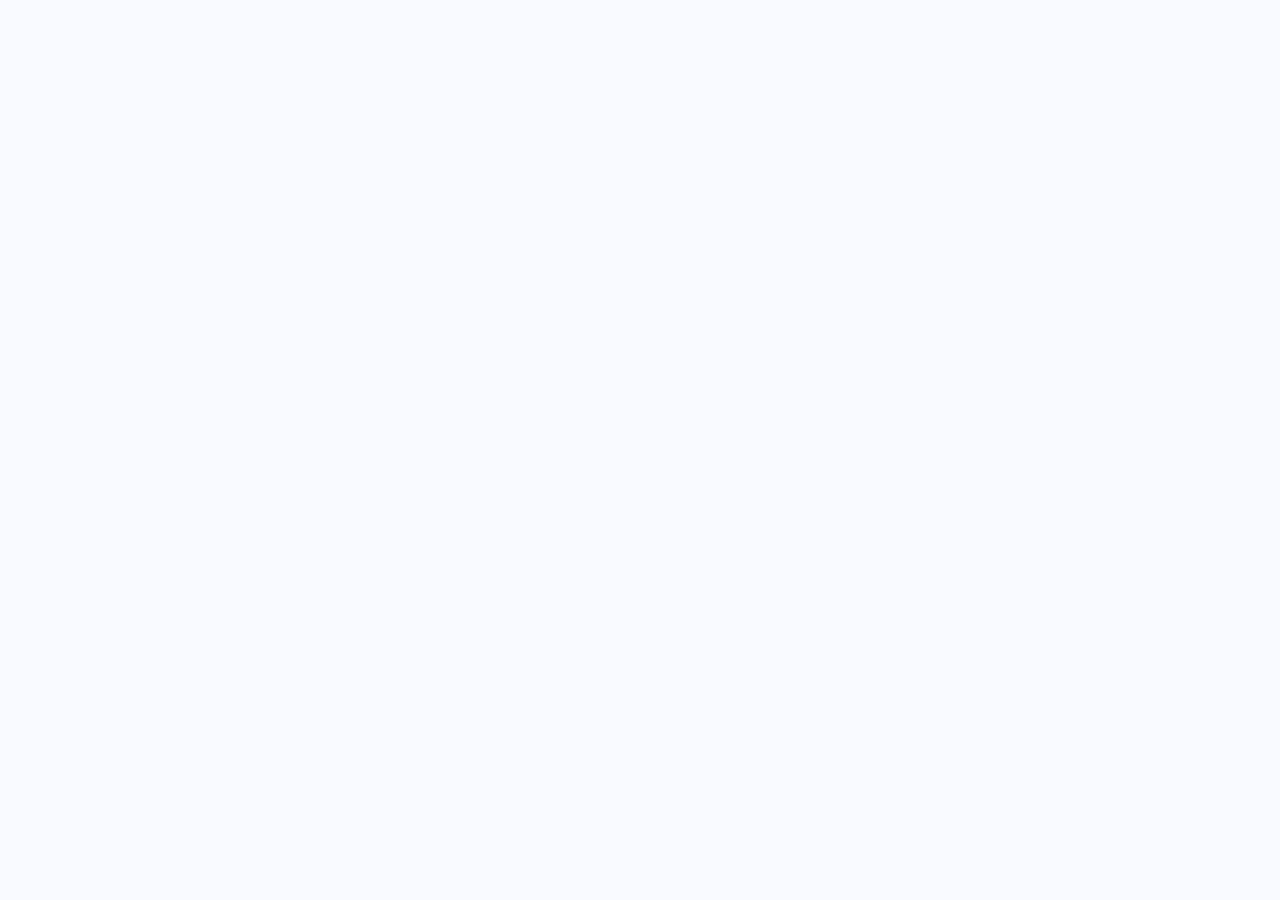
==== index.html @ b5f5c4bb "Create index.html" ====
<!DOCTYPE html>
<html lang="en">
<head>
    <meta charset="UTF-8" />
    <meta name="viewport" content="width=device-width, initial-scale=1.0" />
    <title>BKP Developers — Innovate. Develop. Deliver.</title>

    <!-- Google Fonts -->
    <link rel="preconnect" href="https://fonts.googleapis.com" />
    <link rel="preconnect" href="https://fonts.gstatic.com" crossorigin />
    <link href="https://fonts.googleapis.com/css2?family=Inter:opsz,wght@14..32,300;14..32,400;14..32,600;14..32,700;14..32,800;14..32,900&display=swap" rel="stylesheet" />

    <!-- Font Awesome 6 (Free) -->
    <link rel="stylesheet" href="https://cdnjs.cloudflare.com/ajax/libs/font-awesome/6.0.0-beta3/css/all.min.css" />

    <style>
        /* ===== RESET & BASE ===== */
        *,
        *::before,
        *::after {
            margin: 0;
            padding: 0;
            box-sizing: border-box;
        }

        :root {
            --primary: #6c3df4;
            --primary-light: #8b6cf7;
            --primary-dark: #5128c7;
            --secondary: #0b1124;
            --bg-light: #f8faff;
            --text-dark: #0b1124;
            --text-gray: #5a6473;
            --text-light: #8892a0;
            --white: #ffffff;
            --shadow: 0 20px 60px rgba(108, 61, 244, 0.12);
            --shadow-hover: 0 30px 80px rgba(108, 61, 244, 0.20);
            --radius: 16px;
            --radius-sm: 10px;
            --transition: 0.35s cubic-bezier(0.25, 0.46, 0.45, 0.94);
            --font: 'Inter', sans-serif;
        }

        html {
            scroll-behavior: smooth;
        }

        body {
            font-family: var(--font);
            background: var(--bg-light);
            color: var(--text-dark);
            line-height: 1.6;
            overflow-x: hidden;
        }

        a {
            text-decoration: none;
            color: inherit;
        }

        ul {
            list-style: none;
        }

        img {
            max-width: 100%;
            display: block;
        }

        .container {
            max-width: 1200px;
            margin: 0 auto;
            padding: 0 24px;
        }

        /* ===== BUTTONS ===== */
        .btn-primary {
            display: inline-flex;
            align-items: center;
            gap: 10px;
            background: var(--primary);
            color: #fff;
            font-weight: 600;
            font-size: 0.95rem;
            padding: 14px 32px;
            border-radius: 50px;
            border: none;
            cursor: pointer;
            transition: var(--transition);
            box-shadow: 0 8px 28px rgba(108, 61, 244, 0.30);
        }
        .btn-primary:hover {
            background: var(--primary-dark);
            transform: translateY(-3px);
            box-shadow: 0 14px 40px rgba(108, 61, 244, 0.40);
        }

        .btn-secondary {
            display: inline-flex;
            align-items: center;
            gap: 10px;
            background: transparent;
            color: var(--text-dark);
            font-weight: 600;
            font-size: 0.95rem;
            padding: 14px 32px;
            border-radius: 50px;
            border: 2px solid #d0d7e6;
            cursor: pointer;
            transition: var(--transition);
        }
        .btn-secondary:hover {
            border-color: var(--primary);
            color: var(--primary);
            transform: translateY(-3px);
            box-shadow: 0 8px 28px rgba(108, 61, 244, 0.08);
        }

        /* ===== HEADER / NAV ===== */
        .header {
            position: fixed;
            top: 0;
            left: 0;
            width: 100%;
            z-index: 1000;
            background: rgba(255, 255, 255, 0.72);
            backdrop-filter: blur(16px) saturate(180%);
            -webkit-backdrop-filter: blur(16px) saturate(180%);
            border-bottom: 1px solid rgba(255, 255, 255, 0.30);
            transition: var(--transition);
        }
        .header.scrolled {
            background: rgba(255, 255, 255, 0.92);
            box-shadow: 0 4px 30px rgba(0, 0, 0, 0.06);
        }

        .nav {
            display: flex;
            align-items: center;
            justify-content: space-between;
            height: 76px;
        }

        .logo {
            display: flex;
            align-items: center;
            gap: 10px;
            font-weight: 800;
            font-size: 1.35rem;
            letter-spacing: -0.5px;
            color: var(--text-dark);
        }
        .logo span {
            color: var(--primary);
        }
        .logo i {
            font-size: 1.6rem;
            color: var(--primary);
        }

        .nav-links {
            display: flex;
            align-items: center;
            gap: 32px;
        }
        .nav-links a {
            font-weight: 500;
            font-size: 0.92rem;
            color: var(--text-gray);
            transition: var(--transition);
            position: relative;
        }
        .nav-links a::after {
            content: '';
            position: absolute;
            left: 0;
            bottom: -4px;
            width: 0;
            height: 2px;
            background: var(--primary);
            transition: var(--transition);
        }
        .nav-links a:hover {
            color: var(--primary);
        }
        .nav-links a:hover::after {
            width: 100%;
        }

        .nav-cta {
            margin-left: 8px;
        }
        .nav-cta .btn-primary {
            padding: 10px 24px;
            font-size: 0.85rem;
            box-shadow: 0 6px 20px rgba(108, 61, 244, 0.25);
        }

        /* Mobile toggle */
        .menu-toggle {
            display: none;
            flex-direction: column;
            gap: 5px;
            cursor: pointer;
            padding: 4px;
        }
        .menu-toggle span {
            display: block;
            width: 26px;
            height: 2.5px;
            background: var(--text-dark);
            border-radius: 4px;
            transition: var(--transition);
        }
        .menu-toggle.active span:nth-child(1) {
            transform: rotate(45deg) translate(5px, 5px);
        }
        .menu-toggle.active span:nth-child(2) {
            opacity: 0;
        }
        .menu-toggle.active span:nth-child(3) {
            transform: rotate(-45deg) translate(5px, -5px);
        }

        /* ===== HERO ===== */
        .hero {
            padding: 160px 0 100px;
            position: relative;
            overflow: hidden;
        }
        .hero::before {
            content: '';
            position: absolute;
            top: -40%;
            right: -20%;
            width: 700px;
            height: 700px;
            background: radial-gradient(circle, rgba(108, 61, 244, 0.06) 0%, transparent 70%);
            border-radius: 50%;
            pointer-events: none;
        }
        .hero::after {
            content: '';
            position: absolute;
            bottom: -30%;
            left: -10%;
            width: 500px;
            height: 500px;
            background: radial-gradient(circle, rgba(108, 61, 244, 0.04) 0%, transparent 70%);
            border-radius: 50%;
            pointer-events: none;
        }

        .hero-grid {
            display: grid;
            grid-template-columns: 1fr 1fr;
            gap: 60px;
            align-items: center;
            position: relative;
            z-index: 2;
        }

        .hero-badge {
            display: inline-flex;
            align-items: center;
            gap: 8px;
            background: rgba(108, 61, 244, 0.10);
            color: var(--primary);
            font-weight: 600;
            font-size: 0.82rem;
            padding: 6px 18px 6px 8px;
            border-radius: 50px;
            margin-bottom: 20px;
            letter-spacing: 0.3px;
        }
        .hero-badge i {
            background: var(--primary);
            color: #fff;
            border-radius: 50%;
            padding: 4px;
            font-size: 0.6rem;
        }

        .hero h1 {
            font-size: 3.4rem;
            font-weight: 900;
            line-height: 1.12;
            letter-spacing: -1.5px;
            margin-bottom: 16px;
        }
        .hero h1 .highlight {
            background: linear-gradient(135deg, var(--primary), #a78bfa);
            -webkit-background-clip: text;
            -webkit-text-fill-color: transparent;
            background-clip: text;
        }

        .hero p {
            font-size: 1.1rem;
            color: var(--text-gray);
            max-width: 480px;
            margin-bottom: 32px;
            line-height: 1.7;
        }

        .hero-actions {
            display: flex;
            flex-wrap: wrap;
            gap: 16px;
            margin-bottom: 48px;
        }

        .hero-stats {
            display: flex;
            gap: 48px;
            padding-top: 16px;
            border-top: 2px solid rgba(108, 61, 244, 0.08);
        }
        .hero-stats .stat h3 {
            font-size: 1.8rem;
            font-weight: 800;
            color: var(--text-dark);
        }
        .hero-stats .stat h3 span {
            color: var(--primary);
        }
        .hero-stats .stat p {
            font-size: 0.85rem;
            color: var(--text-light);
            margin: 0;
        }

        /* Hero right — visual */
        .hero-visual {
            display: flex;
            justify-content: center;
            align-items: center;
            position: relative;
        }
        .hero-visual .orb {
            width: 400px;
            height: 400px;
            border-radius: 50%;
            background: linear-gradient(135deg, rgba(108, 61, 244, 0.12), rgba(167, 139, 250, 0.06));
            display: flex;
            align-items: center;
            justify-content: center;
            position: relative;
            animation: float 6s ease-in-out infinite;
        }
        .hero-visual .orb-inner {
            width: 240px;
            height: 240px;
            border-radius: 50%;
            background: linear-gradient(135deg, var(--primary), #a78bfa);
            display: flex;
            align-items: center;
            justify-content: center;
            box-shadow: 0 40px 80px rgba(108, 61, 244, 0.25);
            color: #fff;
            font-size: 5rem;
            font-weight: 900;
        }
        .hero-visual .orb-inner i {
            font-size: 6rem;
        }
        .hero-visual .floating-tag {
            position: absolute;
            background: var(--white);
            padding: 10px 20px;
            border-radius: 50px;
            font-weight: 600;
            font-size: 0.85rem;
            box-shadow: var(--shadow);
            display: flex;
            align-items: center;
            gap: 8px;
            animation: float 4s ease-in-out infinite reverse;
        }
        .hero-visual .floating-tag:nth-child(2) {
            top: 10%;
            right: 0;
            animation-delay: 0.5s;
        }
        .hero-visual .floating-tag:nth-child(3) {
            bottom: 20%;
            left: -10%;
            animation-delay: 1s;
        }
        .hero-visual .floating-tag i {
            color: var(--primary);
        }

        @keyframes float {
            0%,
            100% {
                transform: translateY(0px);
            }
            50% {
                transform: translateY(-20px);
            }
        }

        /* ===== SERVICES ===== */
        .services {
            padding: 100px 0 80px;
            background: var(--white);
        }

        .section-label {
            display: inline-flex;
            align-items: center;
            gap: 8px;
            font-weight: 700;
            font-size: 0.82rem;
            letter-spacing: 0.5px;
            text-transform: uppercase;
            color: var(--primary);
            margin-bottom: 12px;
        }
        .section-label i {
            font-size: 0.7rem;
        }

        .section-title {
            font-size: 2.6rem;
            font-weight: 800;
            letter-spacing: -1px;
            line-height: 1.2;
            margin-bottom: 12px;
        }
        .section-sub {
            font-size: 1.05rem;
            color: var(--text-gray);
            max-width: 560px;
        }

        .services-grid {
            display: grid;
            grid-template-columns: repeat(3, 1fr);
            gap: 28px;
            margin-top: 48px;
        }

        .service-card {
            background: var(--bg-light);
            padding: 36px 28px 32px;
            border-radius: var(--radius);
            transition: var(--transition);
            border: 1px solid transparent;
            position: relative;
            overflow: hidden;
        }
        .service-card::before {
            content: '';
            position: absolute;
            top: 0;
            left: 0;
            width: 100%;
            height: 4px;
            background: linear-gradient(90deg, var(--primary), #a78bfa);
            opacity: 0;
            transition: var(--transition);
        }
        .service-card:hover {
            transform: translateY(-8px);
            border-color: rgba(108, 61, 244, 0.12);
            box-shadow: var(--shadow-hover);
            background: var(--white);
        }
        .service-card:hover::before {
            opacity: 1;
        }

        .service-card .icon {
            width: 56px;
            height: 56px;
            border-radius: 14px;
            background: rgba(108, 61, 244, 0.08);
            display: flex;
            align-items: center;
            justify-content: center;
            font-size: 1.5rem;
            color: var(--primary);
            margin-bottom: 18px;
            transition: var(--transition);
        }
        .service-card:hover .icon {
            background: var(--primary);
            color: #fff;
            transform: scale(1.05);
        }

        .service-card h3 {
            font-size: 1.15rem;
            font-weight: 700;
            margin-bottom: 8px;
        }
        .service-card p {
            color: var(--text-gray);
            font-size: 0.92rem;
            line-height: 1.6;
            margin-bottom: 16px;
        }
        .service-card .learn-more {
            font-weight: 600;
            font-size: 0.85rem;
            color: var(--primary);
            display: inline-flex;
            align-items: center;
            gap: 6px;
            transition: var(--transition);
        }
        .service-card .learn-more:hover {
            gap: 12px;
        }

        /* ===== STATS BAR ===== */
        .stats-bar {
            padding: 60px 0;
            background: var(--secondary);
            color: #fff;
        }
        .stats-bar .container {
            display: grid;
            grid-template-columns: repeat(4, 1fr);
            gap: 32px;
            text-align: center;
        }
        .stats-bar .stat-item h3 {
            font-size: 2.8rem;
            font-weight: 800;
            letter-spacing: -1px;
        }
        .stats-bar .stat-item h3 span {
            color: #a78bfa;
        }
        .stats-bar .stat-item p {
            color: rgba(255, 255, 255, 0.60);
            font-size: 0.95rem;
            margin-top: 4px;
        }

        /* ===== ABOUT ===== */
        .about {
            padding: 100px 0 80px;
            background: var(--bg-light);
        }
        .about-grid {
            display: grid;
            grid-template-columns: 1fr 1fr;
            gap: 60px;
            align-items: center;
        }
        .about-content .section-title {
            margin-bottom: 16px;
        }
        .about-content p {
            color: var(--text-gray);
            font-size: 1.05rem;
            line-height: 1.7;
            margin-bottom: 24px;
        }
        .about-features {
            display: grid;
            grid-template-columns: 1fr 1fr;
            gap: 16px 32px;
            margin-top: 8px;
        }
        .about-features li {
            display: flex;
            align-items: center;
            gap: 10px;
            font-weight: 500;
        }
        .about-features li i {
            color: var(--primary);
            font-size: 1.1rem;
        }

        .about-visual {
            background: linear-gradient(135deg, rgba(108, 61, 244, 0.06), rgba(167, 139, 250, 0.04));
            border-radius: var(--radius);
            padding: 40px;
            display: flex;
            flex-direction: column;
            gap: 20px;
            border: 1px solid rgba(108, 61, 244, 0.06);
        }
        .about-visual .block {
            background: var(--white);
            padding: 20px 24px;
            border-radius: var(--radius-sm);
            box-shadow: var(--shadow);
            display: flex;
            align-items: center;
            gap: 16px;
            transition: var(--transition);
        }
        .about-visual .block:hover {
            transform: translateX(6px);
            box-shadow: var(--shadow-hover);
        }
        .about-visual .block i {
            font-size: 1.8rem;
            color: var(--primary);
            width: 48px;
            text-align: center;
        }
        .about-visual .block h4 {
            font-weight: 700;
            font-size: 1rem;
        }
        .about-visual .block p {
            color: var(--text-gray);
            font-size: 0.85rem;
            margin: 0;
        }

        /* ===== PORTFOLIO ===== */
        .portfolio {
            padding: 100px 0 80px;
            background: var(--white);
        }
        .portfolio .section-head {
            display: flex;
            justify-content: space-between;
            align-items: flex-end;
            flex-wrap: wrap;
            gap: 20px;
        }
        .portfolio .section-head .section-sub {
            margin: 0;
        }

        .portfolio-grid {
            display: grid;
            grid-template-columns: repeat(4, 1fr);
            gap: 24px;
            margin-top: 48px;
        }

        .project-card {
            background: var(--bg-light);
            border-radius: var(--radius);
            overflow: hidden;
            transition: var(--transition);
            border: 1px solid transparent;
        }
        .project-card:hover {
            transform: translateY(-6px);
            border-color: rgba(108, 61, 244, 0.10);
            box-shadow: var(--shadow);
        }
        .project-card .thumb {
            height: 180px;
            background: linear-gradient(135deg, rgba(108, 61, 244, 0.10), rgba(167, 139, 250, 0.06));
            display: flex;
            align-items: center;
            justify-content: center;
            font-size: 2.8rem;
            color: var(--primary);
            font-weight: 700;
        }
        .project-card .info {
            padding: 20px 22px 24px;
        }
        .project-card .info h4 {
            font-weight: 700;
            font-size: 1.05rem;
            margin-bottom: 4px;
        }
        .project-card .info p {
            color: var(--text-gray);
            font-size: 0.85rem;
            margin-bottom: 10px;
        }
        .project-card .info .tag {
            display: inline-block;
            background: rgba(108, 61, 244, 0.08);
            color: var(--primary);
            font-size: 0.7rem;
            font-weight: 600;
            padding: 3px 12px;
            border-radius: 50px;
        }

        .view-all-wrap {
            text-align: center;
            margin-top: 44px;
        }

        /* ===== CTA ===== */
        .cta-section {
            padding: 80px 0;
            background: var(--secondary);
            color: #fff;
            text-align: center;
        }
        .cta-section h2 {
            font-size: 2.6rem;
            font-weight: 800;
            letter-spacing: -1px;
            margin-bottom: 12px;
        }
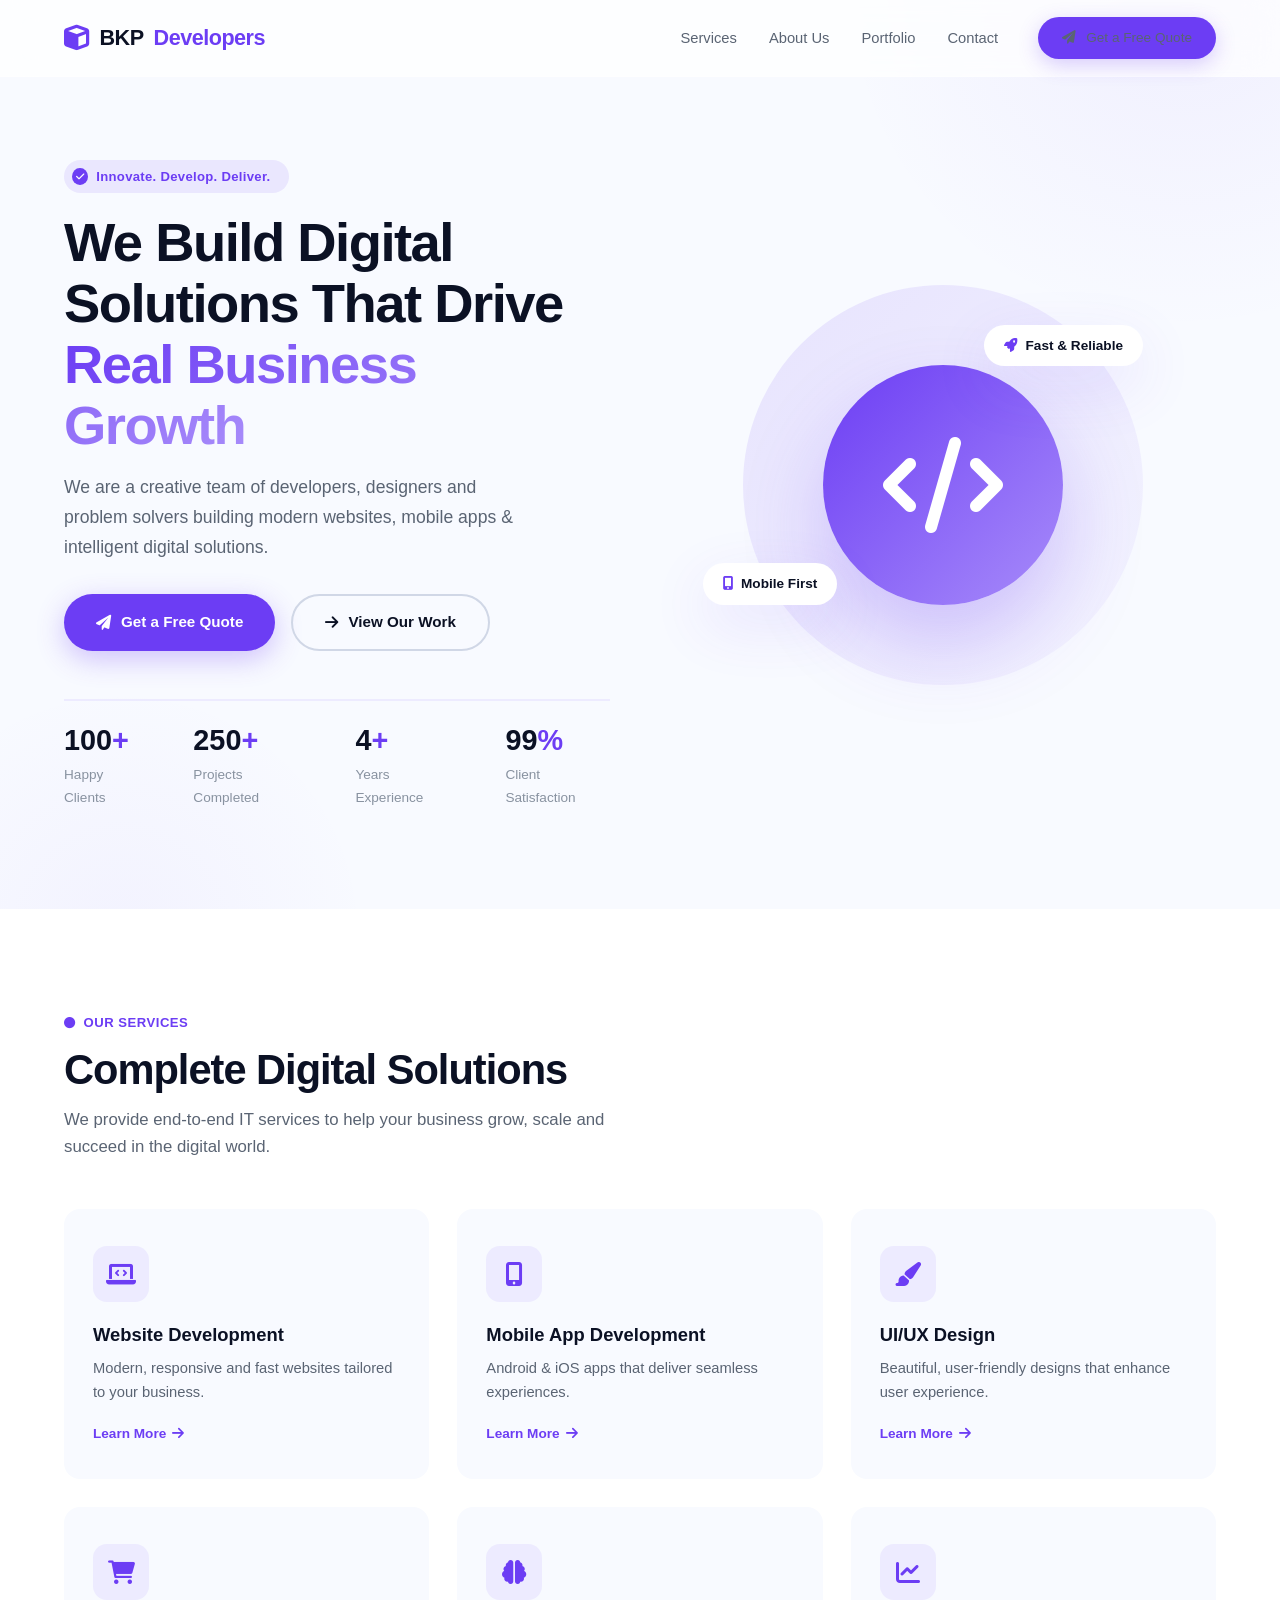
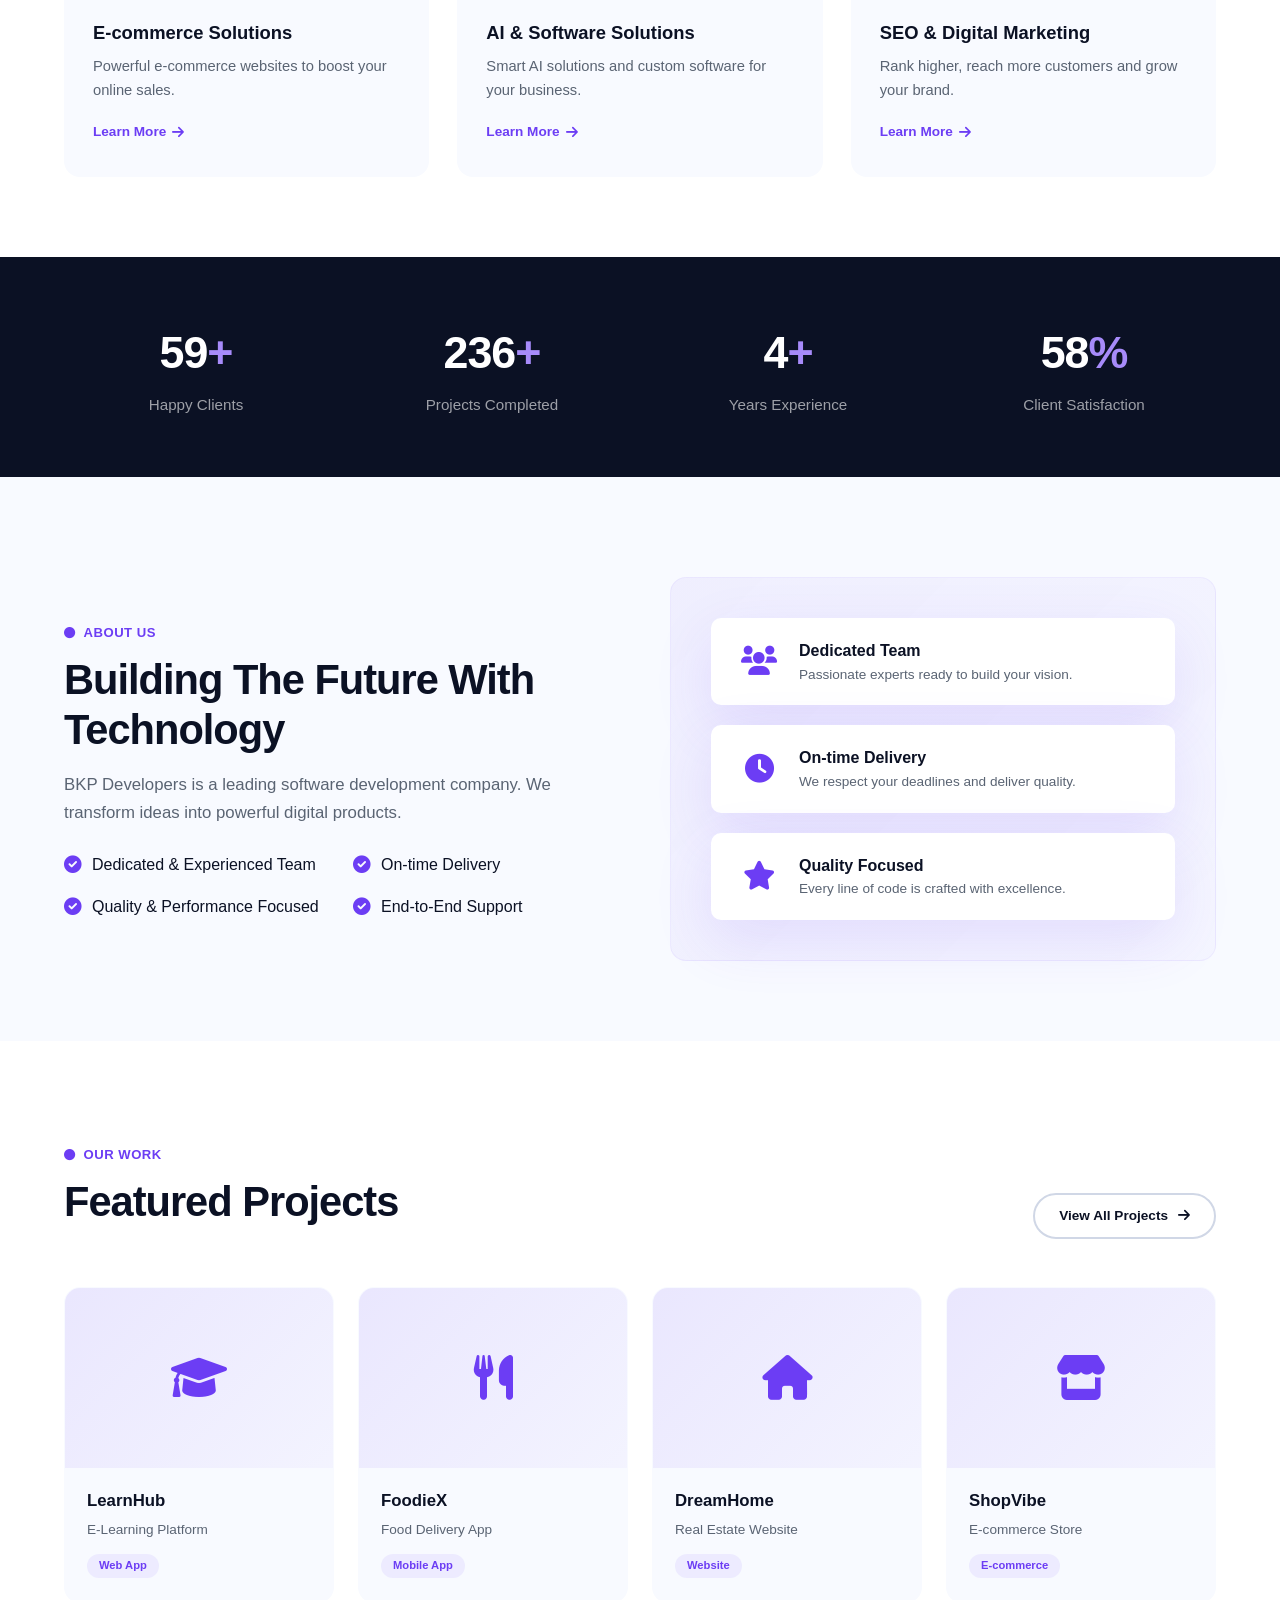
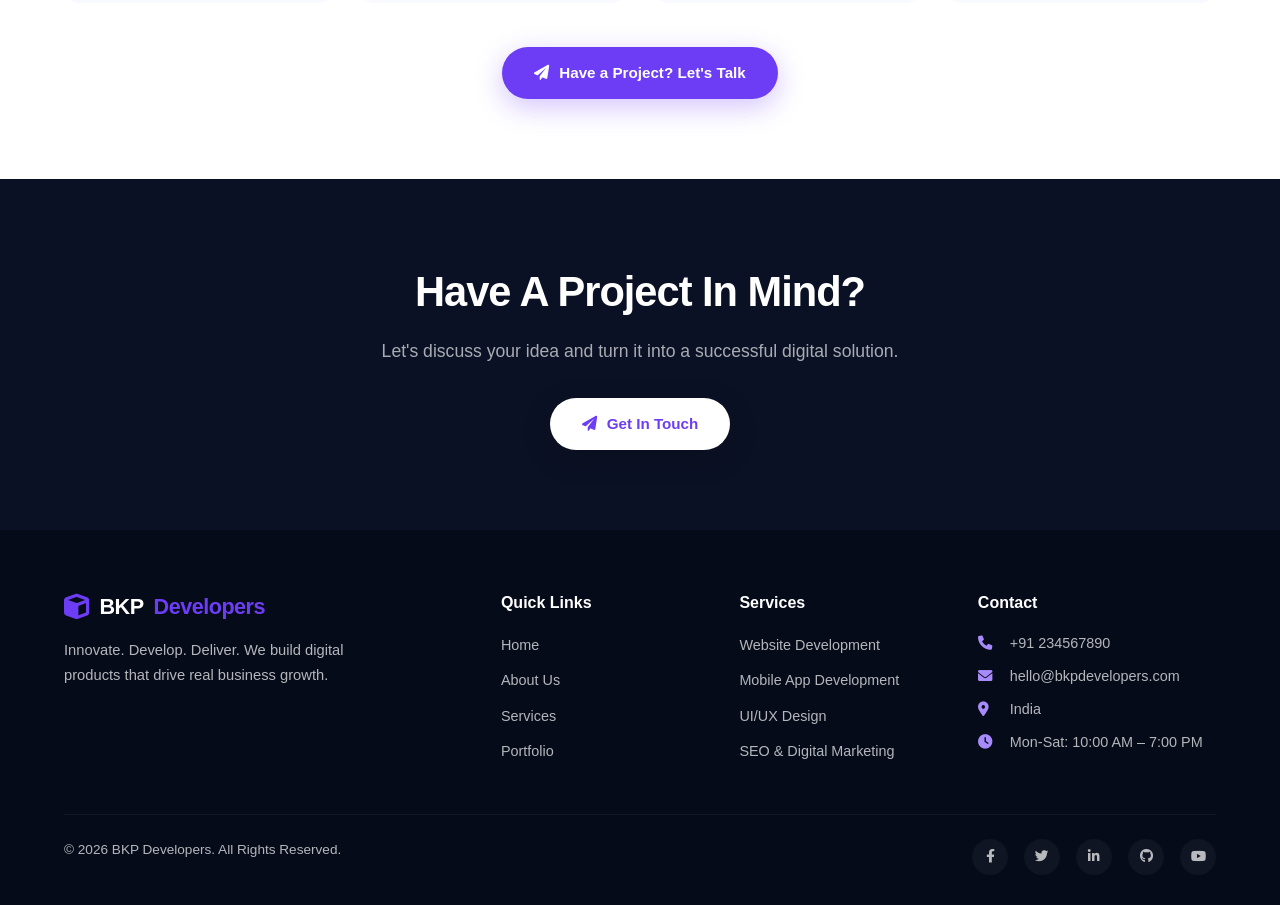
==== commit 68347ec9: "Update index.html" ====
--- a/index.html
+++ b/index.html
@@ -703,4 +703,689 @@
             letter-spacing: -1px;
             margin-bottom: 12px;
         }
-        
+        .cta-section p {
+            color: rgba(255, 255, 255, 0.65);
+            font-size: 1.1rem;
+            max-width: 520px;
+            margin: 0 auto 32px;
+        }
+        .cta-section .btn-primary {
+            background: #fff;
+            color: var(--primary);
+            box-shadow: 0 8px 30px rgba(0, 0, 0, 0.15);
+        }
+        .cta-section .btn-primary:hover {
+            background: #f0f0ff;
+            transform: translateY(-3px);
+            box-shadow: 0 14px 40px rgba(0, 0, 0, 0.20);
+        }
+
+        /* ===== FOOTER ===== */
+        .footer {
+            background: #060b1a;
+            color: rgba(255, 255, 255, 0.70);
+            padding: 60px 0 30px;
+        }
+        .footer-grid {
+            display: grid;
+            grid-template-columns: 2fr 1fr 1fr 1.2fr;
+            gap: 40px;
+            margin-bottom: 40px;
+        }
+        .footer-brand .logo {
+            color: #fff;
+            margin-bottom: 14px;
+        }
+        .footer-brand p {
+            font-size: 0.92rem;
+            max-width: 300px;
+            line-height: 1.7;
+        }
+        .footer-col h4 {
+            color: #fff;
+            font-weight: 700;
+            font-size: 1rem;
+            margin-bottom: 16px;
+        }
+        .footer-col ul li {
+            margin-bottom: 10px;
+        }
+        .footer-col ul li a {
+            font-size: 0.9rem;
+            transition: var(--transition);
+        }
+        .footer-col ul li a:hover {
+            color: #a78bfa;
+        }
+        .footer-contact li {
+            display: flex;
+            align-items: center;
+            gap: 12px;
+            font-size: 0.9rem;
+        }
+        .footer-contact li i {
+            width: 20px;
+            color: #a78bfa;
+        }
+
+        .footer-bottom {
+            border-top: 1px solid rgba(255, 255, 255, 0.06);
+            padding-top: 24px;
+            display: flex;
+            justify-content: space-between;
+            flex-wrap: wrap;
+            gap: 16px;
+            font-size: 0.85rem;
+        }
+        .footer-bottom .socials {
+            display: flex;
+            gap: 16px;
+        }
+        .footer-bottom .socials a {
+            width: 36px;
+            height: 36px;
+            border-radius: 50%;
+            background: rgba(255, 255, 255, 0.04);
+            display: flex;
+            align-items: center;
+            justify-content: center;
+            transition: var(--transition);
+        }
+        .footer-bottom .socials a:hover {
+            background: var(--primary);
+            color: #fff;
+            transform: translateY(-3px);
+        }
+
+        /* ===== RESPONSIVE ===== */
+        @media (max-width: 1024px) {
+            .hero h1 {
+                font-size: 2.8rem;
+            }
+            .services-grid {
+                grid-template-columns: repeat(2, 1fr);
+            }
+            .portfolio-grid {
+                grid-template-columns: repeat(2, 1fr);
+            }
+            .hero-visual .orb {
+                width: 300px;
+                height: 300px;
+            }
+            .hero-visual .orb-inner {
+                width: 180px;
+                height: 180px;
+                font-size: 3.5rem;
+            }
+            .hero-visual .orb-inner i {
+                font-size: 4rem;
+            }
+        }
+
+        @media (max-width: 900px) {
+            .hero-grid {
+                grid-template-columns: 1fr;
+                text-align: center;
+            }
+            .hero p {
+                margin-left: auto;
+                margin-right: auto;
+            }
+            .hero-actions {
+                justify-content: center;
+            }
+            .hero-stats {
+                justify-content: center;
+            }
+            .hero-visual .orb {
+                width: 240px;
+                height: 240px;
+            }
+            .hero-visual .orb-inner {
+                width: 140px;
+                height: 140px;
+                font-size: 2.8rem;
+            }
+            .hero-visual .orb-inner i {
+                font-size: 3rem;
+            }
+            .hero-visual .floating-tag {
+                display: none;
+            }
+
+            .about-grid {
+                grid-template-columns: 1fr;
+            }
+            .footer-grid {
+                grid-template-columns: 1fr 1fr;
+            }
+            .stats-bar .container {
+                grid-template-columns: repeat(2, 1fr);
+            }
+        }
+
+        @media (max-width: 768px) {
+            .nav-links {
+                position: fixed;
+                top: 76px;
+                left: 0;
+                width: 100%;
+                background: rgba(255, 255, 255, 0.96);
+                backdrop-filter: blur(12px);
+                flex-direction: column;
+                padding: 32px 24px;
+                gap: 20px;
+                box-shadow: 0 20px 40px rgba(0, 0, 0, 0.06);
+                transform: translateY(-120%);
+                transition: var(--transition);
+                opacity: 0;
+                pointer-events: none;
+            }
+            .nav-links.open {
+                transform: translateY(0);
+                opacity: 1;
+                pointer-events: all;
+            }
+            .nav-links .nav-cta {
+                margin: 0;
+            }
+            .menu-toggle {
+                display: flex;
+            }
+
+            .hero {
+                padding: 120px 0 60px;
+            }
+            .hero h1 {
+                font-size: 2.2rem;
+            }
+            .section-title {
+                font-size: 2rem;
+            }
+            .services-grid {
+                grid-template-columns: 1fr;
+            }
+            .portfolio-grid {
+                grid-template-columns: 1fr;
+            }
+            .footer-grid {
+                grid-template-columns: 1fr;
+                gap: 24px;
+            }
+            .footer-bottom {
+                flex-direction: column;
+                align-items: center;
+                text-align: center;
+            }
+            .hero-stats {
+                flex-wrap: wrap;
+                gap: 24px;
+                justify-content: center;
+            }
+            .about-features {
+                grid-template-columns: 1fr;
+            }
+            .stats-bar .container {
+                grid-template-columns: 1fr 1fr;
+                gap: 20px;
+            }
+            .stats-bar .stat-item h3 {
+                font-size: 2rem;
+            }
+            .cta-section h2 {
+                font-size: 2rem;
+            }
+        }
+
+        @media (max-width: 480px) {
+            .hero h1 {
+                font-size: 1.8rem;
+            }
+            .hero-actions {
+                flex-direction: column;
+                align-items: center;
+            }
+            .hero-actions .btn-primary,
+            .hero-actions .btn-secondary {
+                width: 100%;
+                justify-content: center;
+            }
+            .section-title {
+                font-size: 1.6rem;
+            }
+            .stats-bar .container {
+                grid-template-columns: 1fr 1fr;
+                gap: 16px;
+            }
+        }
+    </style>
+</head>
+<body>
+
+    <!-- ===== HEADER ===== -->
+    <header class="header" id="header">
+        <div class="container nav">
+            <a href="#" class="logo">
+                <i class="fas fa-cube"></i> BKP<span>Developers</span>
+            </a>
+
+            <ul class="nav-links" id="navLinks">
+                <li><a href="#services">Services</a></li>
+                <li><a href="#about">About Us</a></li>
+                <li><a href="#portfolio">Portfolio</a></li>
+                <li><a href="#contact">Contact</a></li>
+                <li class="nav-cta">
+                    <a href="#contact" class="btn-primary">
+                        <i class="fas fa-paper-plane"></i> Get a Free Quote
+                    </a>
+                </li>
+            </ul>
+
+            <div class="menu-toggle" id="menuToggle">
+                <span></span><span></span><span></span>
+            </div>
+        </div>
+    </header>
+
+    <!-- ===== HERO ===== -->
+    <section class="hero" id="home">
+        <div class="container hero-grid">
+            <div class="hero-text">
+                <div class="hero-badge">
+                    <i class="fas fa-check"></i> Innovate. Develop. Deliver.
+                </div>
+                <h1>
+                    We Build Digital <br />
+                    Solutions That Drive <br />
+                    <span class="highlight">Real Business Growth</span>
+                </h1>
+                <p>
+                    We are a creative team of developers, designers and problem solvers
+                    building modern websites, mobile apps &amp; intelligent digital solutions.
+                </p>
+                <div class="hero-actions">
+                    <a href="#contact" class="btn-primary">
+                        <i class="fas fa-paper-plane"></i> Get a Free Quote
+                    </a>
+                    <a href="#portfolio" class="btn-secondary">
+                        <i class="fas fa-arrow-right"></i> View Our Work
+                    </a>
+                </div>
+                <div class="hero-stats">
+                    <div class="stat">
+                        <h3>100<span>+</span></h3>
+                        <p>Happy Clients</p>
+                    </div>
+                    <div class="stat">
+                        <h3>250<span>+</span></h3>
+                        <p>Projects Completed</p>
+                    </div>
+                    <div class="stat">
+                        <h3>4<span>+</span></h3>
+                        <p>Years Experience</p>
+                    </div>
+                    <div class="stat">
+                        <h3>99<span>%</span></h3>
+                        <p>Client Satisfaction</p>
+                    </div>
+                </div>
+            </div>
+
+            <div class="hero-visual">
+                <div class="orb">
+                    <div class="orb-inner">
+                        <i class="fas fa-code"></i>
+                    </div>
+                    <div class="floating-tag">
+                        <i class="fas fa-rocket"></i> Fast &amp; Reliable
+                    </div>
+                    <div class="floating-tag">
+                        <i class="fas fa-mobile-alt"></i> Mobile First
+                    </div>
+                </div>
+            </div>
+        </div>
+    </section>
+
+    <!-- ===== SERVICES ===== -->
+    <section class="services" id="services">
+        <div class="container">
+            <span class="section-label"><i class="fas fa-circle"></i> Our Services</span>
+            <h2 class="section-title">Complete Digital Solutions</h2>
+            <p class="section-sub">
+                We provide end-to-end IT services to help your business grow, scale and succeed in the digital world.
+            </p>
+
+            <div class="services-grid">
+                <!-- 1 -->
+                <div class="service-card">
+                    <div class="icon"><i class="fas fa-laptop-code"></i></div>
+                    <h3>Website Development</h3>
+                    <p>Modern, responsive and fast websites tailored to your business.</p>
+                    <a href="#" class="learn-more">Learn More <i class="fas fa-arrow-right"></i></a>
+                </div>
+                <!-- 2 -->
+                <div class="service-card">
+                    <div class="icon"><i class="fas fa-mobile-alt"></i></div>
+                    <h3>Mobile App Development</h3>
+                    <p>Android &amp; iOS apps that deliver seamless experiences.</p>
+                    <a href="#" class="learn-more">Learn More <i class="fas fa-arrow-right"></i></a>
+                </div>
+                <!-- 3 -->
+                <div class="service-card">
+                    <div class="icon"><i class="fas fa-paint-brush"></i></div>
+                    <h3>UI/UX Design</h3>
+                    <p>Beautiful, user-friendly designs that enhance user experience.</p>
+                    <a href="#" class="learn-more">Learn More <i class="fas fa-arrow-right"></i></a>
+                </div>
+                <!-- 4 -->
+                <div class="service-card">
+                    <div class="icon"><i class="fas fa-shopping-cart"></i></div>
+                    <h3>E-commerce Solutions</h3>
+                    <p>Powerful e-commerce websites to boost your online sales.</p>
+                    <a href="#" class="learn-more">Learn More <i class="fas fa-arrow-right"></i></a>
+                </div>
+                <!-- 5 -->
+                <div class="service-card">
+                    <div class="icon"><i class="fas fa-brain"></i></div>
+                    <h3>AI &amp; Software Solutions</h3>
+                    <p>Smart AI solutions and custom software for your business.</p>
+                    <a href="#" class="learn-more">Learn More <i class="fas fa-arrow-right"></i></a>
+                </div>
+                <!-- 6 -->
+                <div class="service-card">
+                    <div class="icon"><i class="fas fa-chart-line"></i></div>
+                    <h3>SEO &amp; Digital Marketing</h3>
+                    <p>Rank higher, reach more customers and grow your brand.</p>
+                    <a href="#" class="learn-more">Learn More <i class="fas fa-arrow-right"></i></a>
+                </div>
+            </div>
+        </div>
+    </section>
+
+    <!-- ===== STATS BAR ===== -->
+    <section class="stats-bar">
+        <div class="container">
+            <div class="stat-item">
+                <h3 id="statClients">0<span>+</span></h3>
+                <p>Happy Clients</p>
+            </div>
+            <div class="stat-item">
+                <h3 id="statProjects">0<span>+</span></h3>
+                <p>Projects Completed</p>
+            </div>
+            <div class="stat-item">
+                <h3 id="statYears">0<span>+</span></h3>
+                <p>Years Experience</p>
+            </div>
+            <div class="stat-item">
+                <h3 id="statSatisfaction">0<span>%</span></h3>
+                <p>Client Satisfaction</p>
+            </div>
+        </div>
+    </section>
+
+    <!-- ===== ABOUT ===== -->
+    <section class="about" id="about">
+        <div class="container about-grid">
+            <div class="about-content">
+                <span class="section-label"><i class="fas fa-circle"></i> About Us</span>
+                <h2 class="section-title">Building The Future With Technology</h2>
+                <p>
+                    BKP Developers is a leading software development company. We transform
+                    ideas into powerful digital products.
+                </p>
+                <ul class="about-features">
+                    <li><i class="fas fa-check-circle"></i> Dedicated &amp; Experienced Team</li>
+                    <li><i class="fas fa-check-circle"></i> On-time Delivery</li>
+                    <li><i class="fas fa-check-circle"></i> Quality &amp; Performance Focused</li>
+                    <li><i class="fas fa-check-circle"></i> End-to-End Support</li>
+                </ul>
+            </div>
+            <div class="about-visual">
+                <div class="block">
+                    <i class="fas fa-users"></i>
+                    <div>
+                        <h4>Dedicated Team</h4>
+                        <p>Passionate experts ready to build your vision.</p>
+                    </div>
+                </div>
+                <div class="block">
+                    <i class="fas fa-clock"></i>
+                    <div>
+                        <h4>On-time Delivery</h4>
+                        <p>We respect your deadlines and deliver quality.</p>
+                    </div>
+                </div>
+                <div class="block">
+                    <i class="fas fa-star"></i>
+                    <div>
+                        <h4>Quality Focused</h4>
+                        <p>Every line of code is crafted with excellence.</p>
+                    </div>
+                </div>
+            </div>
+        </div>
+    </section>
+
+    <!-- ===== PORTFOLIO ===== -->
+    <section class="portfolio" id="portfolio">
+        <div class="container">
+            <div class="section-head">
+                <div>
+                    <span class="section-label"><i class="fas fa-circle"></i> Our Work</span>
+                    <h2 class="section-title">Featured Projects</h2>
+                </div>
+                <a href="#" class="btn-secondary" style="padding:10px 24px; font-size:0.85rem;">
+                    View All Projects <i class="fas fa-arrow-right"></i>
+                </a>
+            </div>
+
+            <div class="portfolio-grid">
+                <div class="project-card">
+                    <div class="thumb"><i class="fas fa-graduation-cap"></i></div>
+                    <div class="info">
+                        <h4>LearnHub</h4>
+                        <p>E-Learning Platform</p>
+                        <span class="tag">Web App</span>
+                    </div>
+                </div>
+                <div class="project-card">
+                    <div class="thumb"><i class="fas fa-utensils"></i></div>
+                    <div class="info">
+                        <h4>FoodieX</h4>
+                        <p>Food Delivery App</p>
+                        <span class="tag">Mobile App</span>
+                    </div>
+                </div>
+                <div class="project-card">
+                    <div class="thumb"><i class="fas fa-home"></i></div>
+                    <div class="info">
+                        <h4>DreamHome</h4>
+                        <p>Real Estate Website</p>
+                        <span class="tag">Website</span>
+                    </div>
+                </div>
+                <div class="project-card">
+                    <div class="thumb"><i class="fas fa-store"></i></div>
+                    <div class="info">
+                        <h4>ShopVibe</h4>
+                        <p>E-commerce Store</p>
+                        <span class="tag">E-commerce</span>
+                    </div>
+                </div>
+            </div>
+
+            <div class="view-all-wrap">
+                <a href="#contact" class="btn-primary">
+                    <i class="fas fa-paper-plane"></i> Have a Project? Let's Talk
+                </a>
+            </div>
+        </div>
+    </section>
+
+    <!-- ===== CTA ===== -->
+    <section class="cta-section" id="contact">
+        <div class="container">
+            <h2>Have A Project In Mind?</h2>
+            <p>Let's discuss your idea and turn it into a successful digital solution.</p>
+            <a href="#" class="btn-primary">
+                <i class="fas fa-paper-plane"></i> Get In Touch
+            </a>
+        </div>
+    </section>
+
+    <!-- ===== FOOTER ===== -->
+    <footer class="footer">
+        <div class="container">
+            <div class="footer-grid">
+                <div class="footer-brand">
+                    <a href="#" class="logo">
+                        <i class="fas fa-cube"></i> BKP<span>Developers</span>
+                    </a>
+                    <p>Innovate. Develop. Deliver. We build digital products that drive real business growth.</p>
+                </div>
+                <div class="footer-col">
+                    <h4>Quick Links</h4>
+                    <ul>
+                        <li><a href="#home">Home</a></li>
+                        <li><a href="#about">About Us</a></li>
+                        <li><a href="#services">Services</a></li>
+                        <li><a href="#portfolio">Portfolio</a></li>
+                    </ul>
+                </div>
+                <div class="footer-col">
+                    <h4>Services</h4>
+                    <ul>
+                        <li><a href="#">Website Development</a></li>
+                        <li><a href="#">Mobile App Development</a></li>
+                        <li><a href="#">UI/UX Design</a></li>
+                        <li><a href="#">SEO &amp; Digital Marketing</a></li>
+                    </ul>
+                </div>
+                <div class="footer-col">
+                    <h4>Contact</h4>
+                    <ul class="footer-contact">
+                        <li><i class="fas fa-phone"></i> +91 234567890</li>
+                        <li><i class="fas fa-envelope"></i> hello@bkpdevelopers.com</li>
+                        <li><i class="fas fa-map-marker-alt"></i> India</li>
+                        <li><i class="fas fa-clock"></i> Mon-Sat: 10:00 AM – 7:00 PM</li>
+                    </ul>
+                </div>
+            </div>
+
+            <div class="footer-bottom">
+                <p>&copy; 2026 BKP Developers. All Rights Reserved.</p>
+                <div class="socials">
+                    <a href="#"><i class="fab fa-facebook-f"></i></a>
+                    <a href="#"><i class="fab fa-twitter"></i></a>
+                    <a href="#"><i class="fab fa-linkedin-in"></i></a>
+                    <a href="#"><i class="fab fa-github"></i></a>
+                    <a href="#"><i class="fab fa-youtube"></i></a>
+                </div>
+            </div>
+        </div>
+    </footer>
+
+    <!-- ===== JAVASCRIPT ===== -->
+    <script>
+        (function() {
+            'use strict';
+
+            // ---- Mobile Menu ----
+            const toggle = document.getElementById('menuToggle');
+            const navLinks = document.getElementById('navLinks');
+
+            toggle.addEventListener('click', function() {
+                this.classList.toggle('active');
+                navLinks.classList.toggle('open');
+            });
+
+            // Close menu on link click
+            document.querySelectorAll('.nav-links a').forEach(link => {
+                link.addEventListener('click', () => {
+                    toggle.classList.remove('active');
+                    navLinks.classList.remove('open');
+                });
+            });
+
+            // ---- Header scroll effect ----
+            const header = document.getElementById('header');
+            let lastScroll = 0;
+            window.addEventListener('scroll', function() {
+                const current = window.pageYOffset;
+                if (current > 60) {
+                    header.classList.add('scrolled');
+                } else {
+                    header.classList.remove('scrolled');
+                }
+                lastScroll = current;
+            });
+
+            // ---- Stats Counter Animation ----
+            const statItems = [
+                { id: 'statClients', target: 100, suffix: '+' },
+                { id: 'statProjects', target: 250, suffix: '+' },
+                { id: 'statYears', target: 4, suffix: '+' },
+                { id: 'statSatisfaction', target: 99, suffix: '%' }
+            ];
+
+            let animated = false;
+
+            function animateStats() {
+                if (animated) return;
+                const statsSection = document.querySelector('.stats-bar');
+                const rect = statsSection.getBoundingClientRect();
+                if (rect.top < window.innerHeight - 80) {
+                    animated = true;
+                    statItems.forEach(item => {
+                        const el = document.getElementById(item.id);
+                        if (!el) return;
+                        const target = item.target;
+                        let current = 0;
+                        const step = Math.max(1, Math.floor(target / 60));
+                        const interval = setInterval(() => {
+                            current += step;
+                            if (current >= target) {
+                                current = target;
+                                clearInterval(interval);
+                            }
+                            // Preserve the suffix span
+                            const span = el.querySelector('span');
+                            if (span) {
+                                el.textContent = current;
+                                el.appendChild(span);
+                            } else {
+                                el.textContent = current + (item.suffix || '');
+                            }
+                        }, 25);
+                    });
+                }
+            }
+
+            // Run on load and scroll
+            window.addEventListener('load', animateStats);
+            window.addEventListener('scroll', animateStats);
+            // also after a small delay to be safe
+            setTimeout(animateStats, 500);
+
+            // ---- Smooth anchor scroll (optional enhancement) ----
+            document.querySelectorAll('a[href^="#"]').forEach(anchor => {
+                anchor.addEventListener('click', function(e) {
+                    const href = this.getAttribute('href');
+                    if (href === '#') return;
+                    const target = document.querySelector(href);
+                    if (target) {
+                        e.preventDefault();
+                        const offset = 80;
+                        const top = target.getBoundingClientRect().top + window.pageYOffset - offset;
+                        window.scrollTo({ top, behavior: 'smooth' });
+                    }
+                });
+            });
+
+        })();
+    </script>
+
+</body>
+</html>
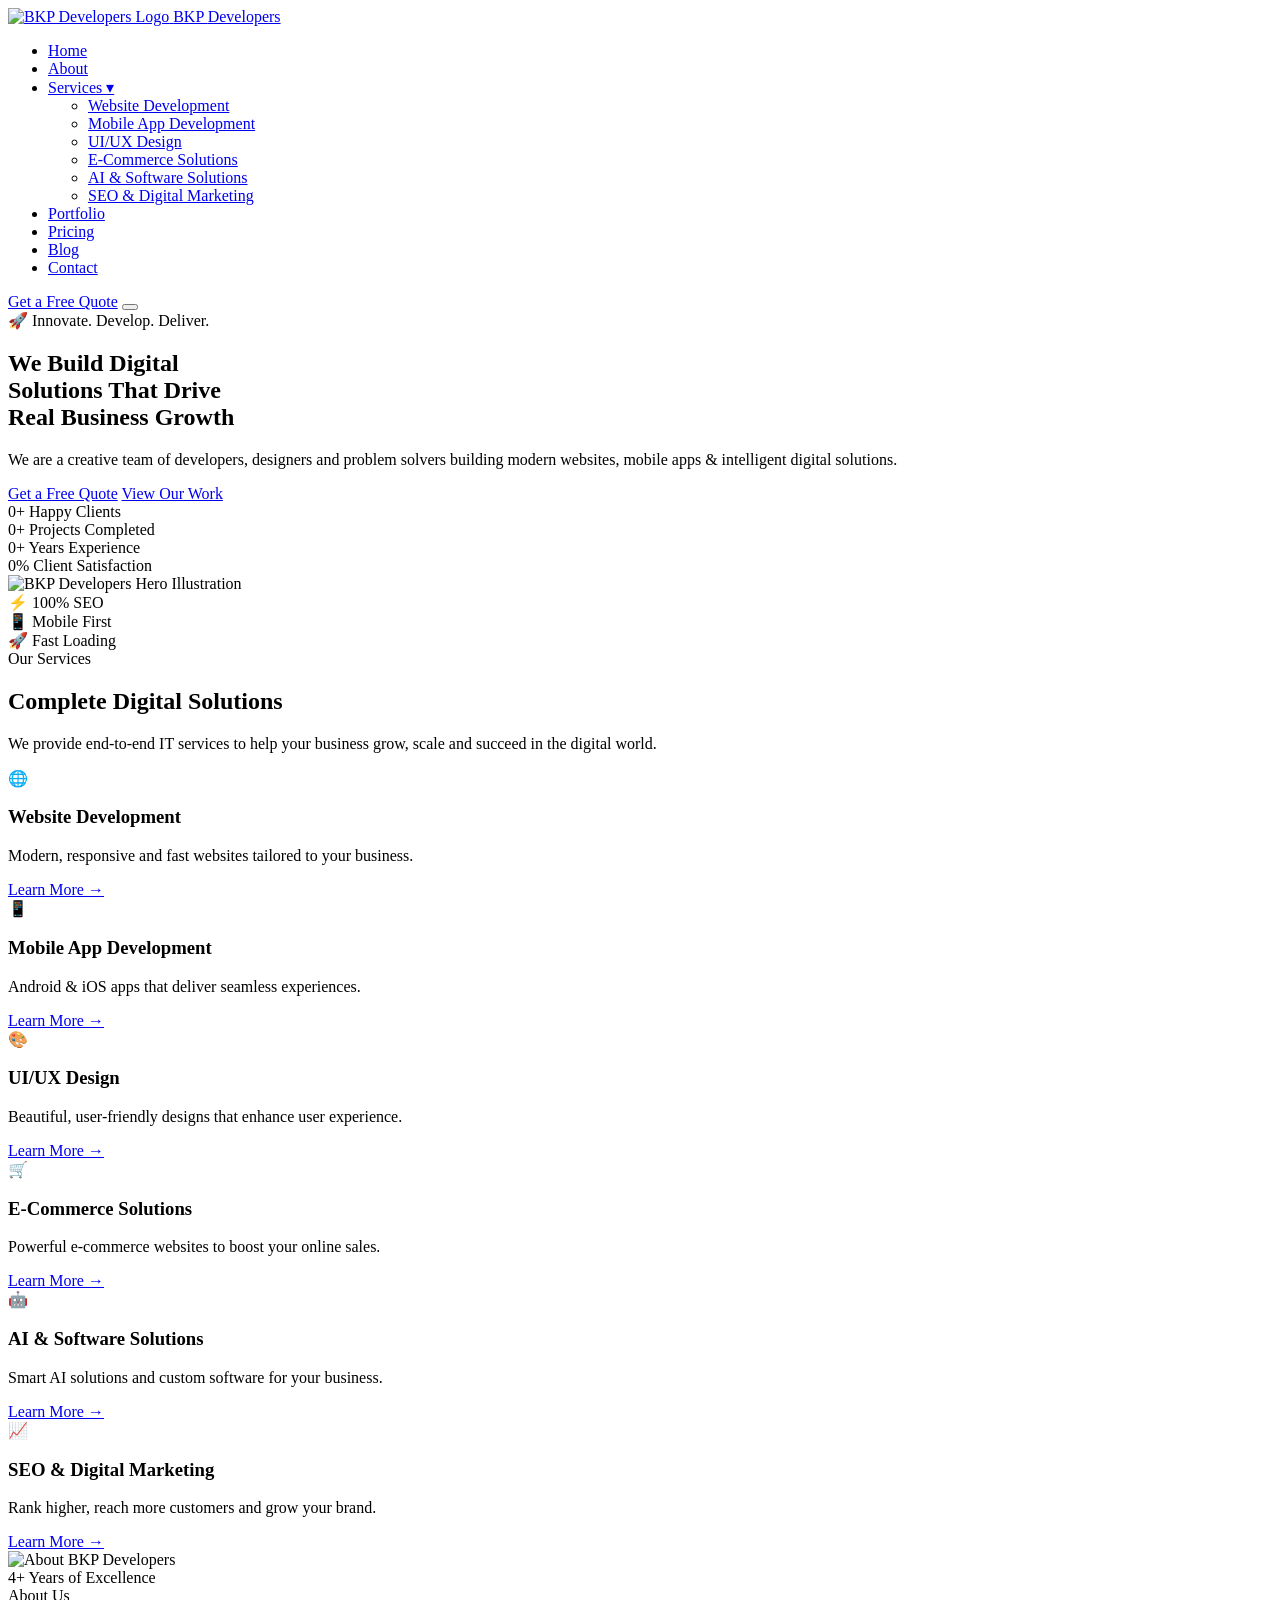
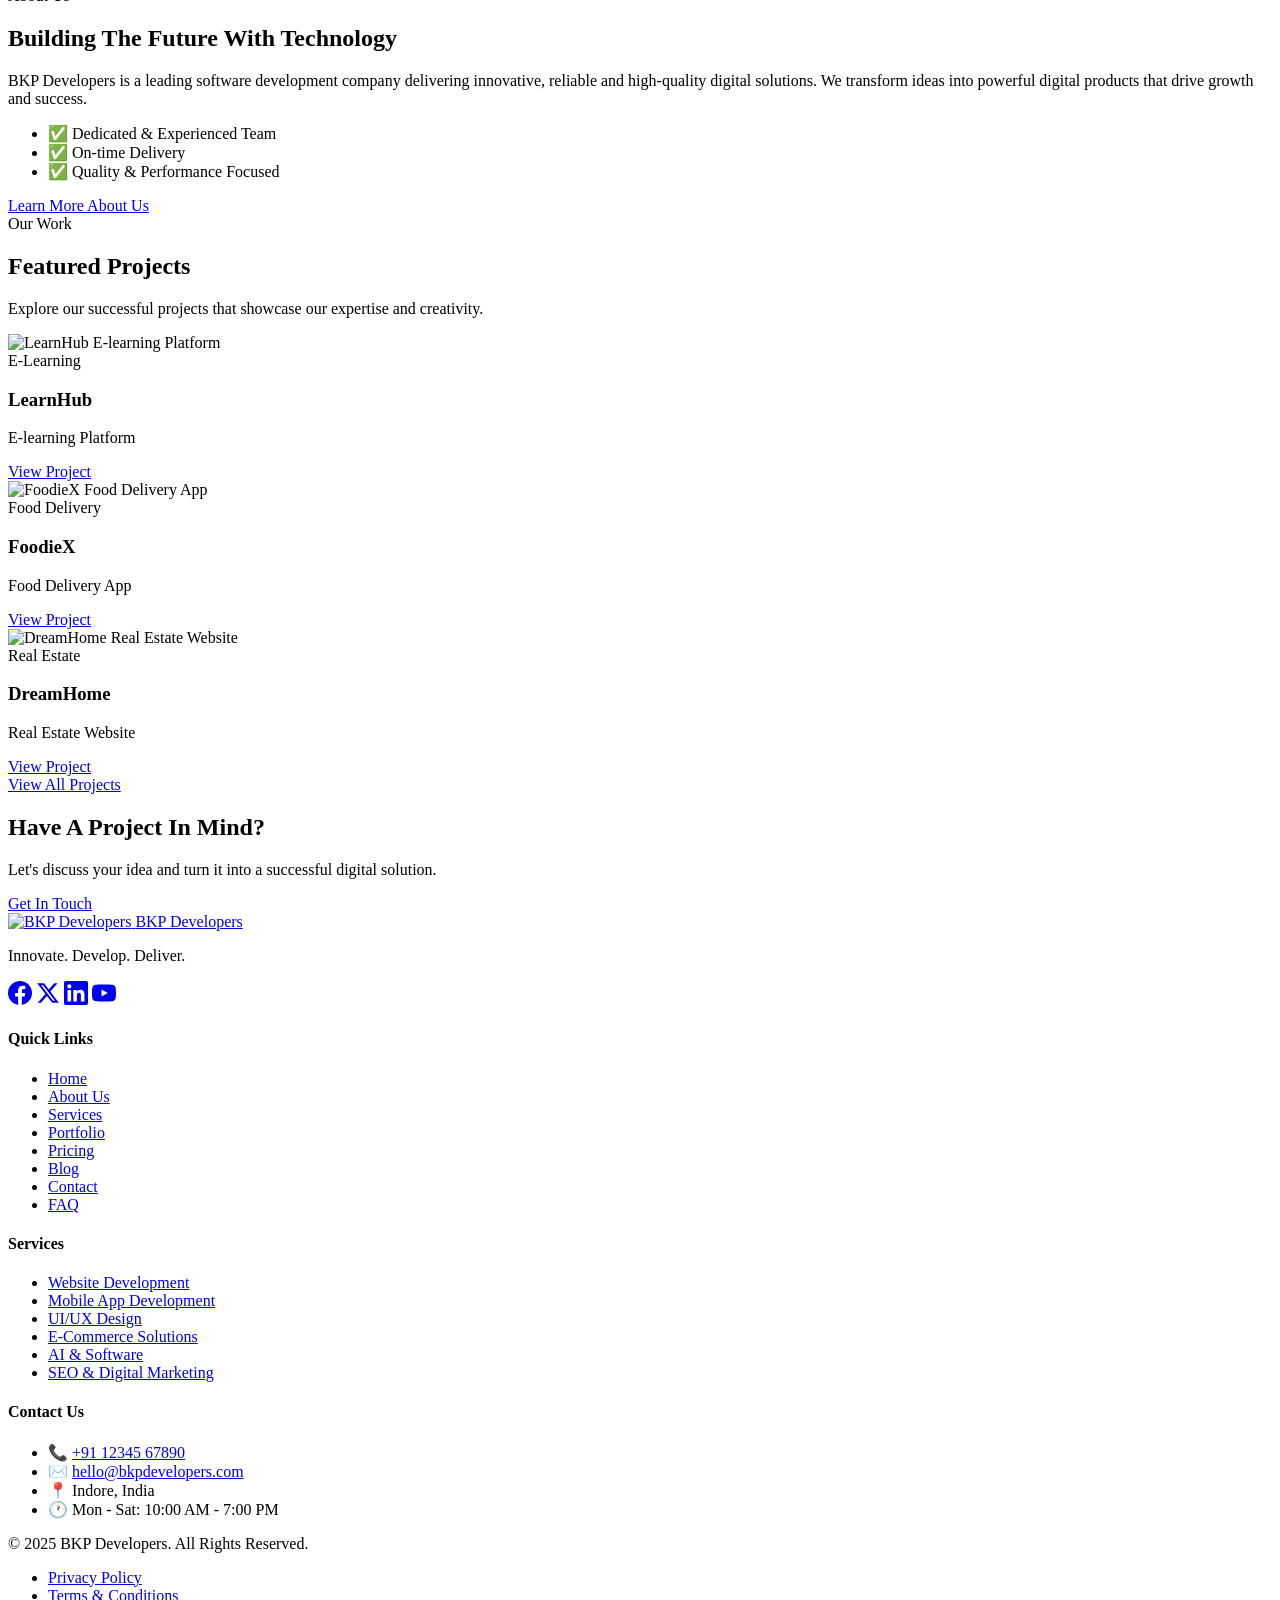
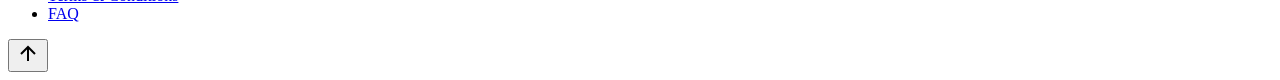
==== commit c5efcd92: "Update index.html" ====
--- a/index.html
+++ b/index.html
@@ -3,1389 +3,429 @@
 <head>
     <meta charset="UTF-8" />
     <meta name="viewport" content="width=device-width, initial-scale=1.0" />
-    <title>BKP Developers — Innovate. Develop. Deliver.</title>
-
-    <!-- Google Fonts -->
+    <title>BKP Developers – Innovate. Develop. Deliver. | Software Company</title>
+    <meta name="description" content="BKP Developers is a leading software development company delivering innovative, reliable, and high-quality digital solutions. Website, mobile app, AI & more." />
+    <meta name="keywords" content="software development, web development, mobile app development, AI solutions, UI/UX design, e-commerce, digital marketing, BKP Developers" />
+    <link rel="canonical" href="https://bkpdevelopers.com/" />
+    <meta name="robots" content="index, follow" />
+
+    <!-- Open Graph -->
+    <meta property="og:title" content="BKP Developers – Innovate. Develop. Deliver." />
+    <meta property="og:description" content="We build modern websites, mobile apps & intelligent digital solutions that drive real business growth." />
+    <meta property="og:type" content="website" />
+    <meta property="og:url" content="https://bkpdevelopers.com/" />
+    <meta property="og:image" content="https://bkpdevelopers.com/assets/images/og-image.jpg" />
+
+    <!-- Twitter Card -->
+    <meta name="twitter:card" content="summary_large_image" />
+    <meta name="twitter:title" content="BKP Developers – Innovate. Develop. Deliver." />
+    <meta name="twitter:description" content="We build modern websites, mobile apps & intelligent digital solutions that drive real business growth." />
+    <meta name="twitter:image" content="https://bkpdevelopers.com/assets/images/og-image.jpg" />
+
+    <!-- Schema.org JSON-LD -->
+    <script type="application/ld+json">
+        {
+            "@context": "https://schema.org",
+            "@type": "Organization",
+            "name": "BKP Developers",
+            "url": "https://bkpdevelopers.com",
+            "logo": "https://bkpdevelopers.com/assets/images/logo.png",
+            "description": "Leading software development company delivering innovative digital solutions.",
+            "address": {
+                "@type": "PostalAddress",
+                "addressLocality": "Indore",
+                "addressRegion": "Madhya Pradesh",
+                "addressCountry": "India"
+            },
+            "contactPoint": {
+                "@type": "ContactPoint",
+                "telephone": "+91-1234567890",
+                "contactType": "Sales",
+                "availableLanguage": ["English", "Hindi"]
+            },
+            "sameAs": [
+                "https://www.linkedin.com/company/bkpdevelopers",
+                "https://twitter.com/bkpdevelopers",
+                "https://www.facebook.com/bkpdevelopers"
+            ]
+        }
+    </script>
+    <script type="application/ld+json">
+        {
+            "@context": "https://schema.org",
+            "@type": "LocalBusiness",
+            "name": "BKP Developers",
+            "image": "https://bkpdevelopers.com/assets/images/office.webp",
+            "telephone": "+91-1234567890",
+            "email": "hello@bkpdevelopers.com",
+            "address": {
+                "@type": "PostalAddress",
+                "streetAddress": "IT Park, Indore",
+                "addressLocality": "Indore",
+                "addressRegion": "Madhya Pradesh",
+                "postalCode": "452001",
+                "addressCountry": "India"
+            },
+            "openingHours": "Mo-Sa 10:00-19:00",
+            "priceRange": "$$"
+        }
+    </script>
+    <script type="application/ld+json">
+        {
+            "@context": "https://schema.org",
+            "@type": "WebSite",
+            "name": "BKP Developers",
+            "url": "https://bkpdevelopers.com",
+            "potentialAction": {
+                "@type": "SearchAction",
+                "target": "https://bkpdevelopers.com/search?q={search_term_string}",
+                "query-input": "required name=search_term_string"
+            }
+        }
+    </script>
+    <script type="application/ld+json">
+        {
+            "@context": "https://schema.org",
+            "@type": "BreadcrumbList",
+            "itemListElement": [{
+                "@type": "ListItem",
+                "position": 1,
+                "name": "Home",
+                "item": "https://bkpdevelopers.com/"
+            }]
+        }
+    </script>
+
+    <!-- Favicon -->
+    <link rel="icon" href="assets/images/favicon.png" type="image/png" />
+    <link rel="apple-touch-icon" href="assets/images/apple-touch-icon.png" />
+    <link rel="manifest" href="site.webmanifest" />
+    <meta name="theme-color" content="#0b1a3a" />
+
+    <!-- Styles -->
+    <link rel="stylesheet" href="assets/css/style.css" />
+    <link rel="stylesheet" href="assets/css/animations.css" />
+    <link rel="stylesheet" href="assets/css/responsive.css" />
+
+    <!-- Preconnect for performance -->
     <link rel="preconnect" href="https://fonts.googleapis.com" />
     <link rel="preconnect" href="https://fonts.gstatic.com" crossorigin />
-    <link href="https://fonts.googleapis.com/css2?family=Inter:opsz,wght@14..32,300;14..32,400;14..32,600;14..32,700;14..32,800;14..32,900&display=swap" rel="stylesheet" />
-
-    <!-- Font Awesome 6 (Free) -->
-    <link rel="stylesheet" href="https://cdnjs.cloudflare.com/ajax/libs/font-awesome/6.0.0-beta3/css/all.min.css" />
-
-    <style>
-        /* ===== RESET & BASE ===== */
-        *,
-        *::before,
-        *::after {
-            margin: 0;
-            padding: 0;
-            box-sizing: border-box;
-        }
-
-        :root {
-            --primary: #6c3df4;
-            --primary-light: #8b6cf7;
-            --primary-dark: #5128c7;
-            --secondary: #0b1124;
-            --bg-light: #f8faff;
-            --text-dark: #0b1124;
-            --text-gray: #5a6473;
-            --text-light: #8892a0;
-            --white: #ffffff;
-            --shadow: 0 20px 60px rgba(108, 61, 244, 0.12);
-            --shadow-hover: 0 30px 80px rgba(108, 61, 244, 0.20);
-            --radius: 16px;
-            --radius-sm: 10px;
-            --transition: 0.35s cubic-bezier(0.25, 0.46, 0.45, 0.94);
-            --font: 'Inter', sans-serif;
-        }
-
-        html {
-            scroll-behavior: smooth;
-        }
-
-        body {
-            font-family: var(--font);
-            background: var(--bg-light);
-            color: var(--text-dark);
-            line-height: 1.6;
-            overflow-x: hidden;
-        }
-
-        a {
-            text-decoration: none;
-            color: inherit;
-        }
-
-        ul {
-            list-style: none;
-        }
-
-        img {
-            max-width: 100%;
-            display: block;
-        }
-
-        .container {
-            max-width: 1200px;
-            margin: 0 auto;
-            padding: 0 24px;
-        }
-
-        /* ===== BUTTONS ===== */
-        .btn-primary {
-            display: inline-flex;
-            align-items: center;
-            gap: 10px;
-            background: var(--primary);
-            color: #fff;
-            font-weight: 600;
-            font-size: 0.95rem;
-            padding: 14px 32px;
-            border-radius: 50px;
-            border: none;
-            cursor: pointer;
-            transition: var(--transition);
-            box-shadow: 0 8px 28px rgba(108, 61, 244, 0.30);
-        }
-        .btn-primary:hover {
-            background: var(--primary-dark);
-            transform: translateY(-3px);
-            box-shadow: 0 14px 40px rgba(108, 61, 244, 0.40);
-        }
-
-        .btn-secondary {
-            display: inline-flex;
-            align-items: center;
-            gap: 10px;
-            background: transparent;
-            color: var(--text-dark);
-            font-weight: 600;
-            font-size: 0.95rem;
-            padding: 14px 32px;
-            border-radius: 50px;
-            border: 2px solid #d0d7e6;
-            cursor: pointer;
-            transition: var(--transition);
-        }
-        .btn-secondary:hover {
-            border-color: var(--primary);
-            color: var(--primary);
-            transform: translateY(-3px);
-            box-shadow: 0 8px 28px rgba(108, 61, 244, 0.08);
-        }
-
-        /* ===== HEADER / NAV ===== */
-        .header {
-            position: fixed;
-            top: 0;
-            left: 0;
-            width: 100%;
-            z-index: 1000;
-            background: rgba(255, 255, 255, 0.72);
-            backdrop-filter: blur(16px) saturate(180%);
-            -webkit-backdrop-filter: blur(16px) saturate(180%);
-            border-bottom: 1px solid rgba(255, 255, 255, 0.30);
-            transition: var(--transition);
-        }
-        .header.scrolled {
-            background: rgba(255, 255, 255, 0.92);
-            box-shadow: 0 4px 30px rgba(0, 0, 0, 0.06);
-        }
-
-        .nav {
-            display: flex;
-            align-items: center;
-            justify-content: space-between;
-            height: 76px;
-        }
-
-        .logo {
-            display: flex;
-            align-items: center;
-            gap: 10px;
-            font-weight: 800;
-            font-size: 1.35rem;
-            letter-spacing: -0.5px;
-            color: var(--text-dark);
-        }
-        .logo span {
-            color: var(--primary);
-        }
-        .logo i {
-            font-size: 1.6rem;
-            color: var(--primary);
-        }
-
-        .nav-links {
-            display: flex;
-            align-items: center;
-            gap: 32px;
-        }
-        .nav-links a {
-            font-weight: 500;
-            font-size: 0.92rem;
-            color: var(--text-gray);
-            transition: var(--transition);
-            position: relative;
-        }
-        .nav-links a::after {
-            content: '';
-            position: absolute;
-            left: 0;
-            bottom: -4px;
-            width: 0;
-            height: 2px;
-            background: var(--primary);
-            transition: var(--transition);
-        }
-        .nav-links a:hover {
-            color: var(--primary);
-        }
-        .nav-links a:hover::after {
-            width: 100%;
-        }
-
-        .nav-cta {
-            margin-left: 8px;
-        }
-        .nav-cta .btn-primary {
-            padding: 10px 24px;
-            font-size: 0.85rem;
-            box-shadow: 0 6px 20px rgba(108, 61, 244, 0.25);
-        }
-
-        /* Mobile toggle */
-        .menu-toggle {
-            display: none;
-            flex-direction: column;
-            gap: 5px;
-            cursor: pointer;
-            padding: 4px;
-        }
-        .menu-toggle span {
-            display: block;
-            width: 26px;
-            height: 2.5px;
-            background: var(--text-dark);
-            border-radius: 4px;
-            transition: var(--transition);
-        }
-        .menu-toggle.active span:nth-child(1) {
-            transform: rotate(45deg) translate(5px, 5px);
-        }
-        .menu-toggle.active span:nth-child(2) {
-            opacity: 0;
-        }
-        .menu-toggle.active span:nth-child(3) {
-            transform: rotate(-45deg) translate(5px, -5px);
-        }
-
-        /* ===== HERO ===== */
-        .hero {
-            padding: 160px 0 100px;
-            position: relative;
-            overflow: hidden;
-        }
-        .hero::before {
-            content: '';
-            position: absolute;
-            top: -40%;
-            right: -20%;
-            width: 700px;
-            height: 700px;
-            background: radial-gradient(circle, rgba(108, 61, 244, 0.06) 0%, transparent 70%);
-            border-radius: 50%;
-            pointer-events: none;
-        }
-        .hero::after {
-            content: '';
-            position: absolute;
-            bottom: -30%;
-            left: -10%;
-            width: 500px;
-            height: 500px;
-            background: radial-gradient(circle, rgba(108, 61, 244, 0.04) 0%, transparent 70%);
-            border-radius: 50%;
-            pointer-events: none;
-        }
-
-        .hero-grid {
-            display: grid;
-            grid-template-columns: 1fr 1fr;
-            gap: 60px;
-            align-items: center;
-            position: relative;
-            z-index: 2;
-        }
-
-        .hero-badge {
-            display: inline-flex;
-            align-items: center;
-            gap: 8px;
-            background: rgba(108, 61, 244, 0.10);
-            color: var(--primary);
-            font-weight: 600;
-            font-size: 0.82rem;
-            padding: 6px 18px 6px 8px;
-            border-radius: 50px;
-            margin-bottom: 20px;
-            letter-spacing: 0.3px;
-        }
-        .hero-badge i {
-            background: var(--primary);
-            color: #fff;
-            border-radius: 50%;
-            padding: 4px;
-            font-size: 0.6rem;
-        }
-
-        .hero h1 {
-            font-size: 3.4rem;
-            font-weight: 900;
-            line-height: 1.12;
-            letter-spacing: -1.5px;
-            margin-bottom: 16px;
-        }
-        .hero h1 .highlight {
-            background: linear-gradient(135deg, var(--primary), #a78bfa);
-            -webkit-background-clip: text;
-            -webkit-text-fill-color: transparent;
-            background-clip: text;
-        }
-
-        .hero p {
-            font-size: 1.1rem;
-            color: var(--text-gray);
-            max-width: 480px;
-            margin-bottom: 32px;
-            line-height: 1.7;
-        }
-
-        .hero-actions {
-            display: flex;
-            flex-wrap: wrap;
-            gap: 16px;
-            margin-bottom: 48px;
-        }
-
-        .hero-stats {
-            display: flex;
-            gap: 48px;
-            padding-top: 16px;
-            border-top: 2px solid rgba(108, 61, 244, 0.08);
-        }
-        .hero-stats .stat h3 {
-            font-size: 1.8rem;
-            font-weight: 800;
-            color: var(--text-dark);
-        }
-        .hero-stats .stat h3 span {
-            color: var(--primary);
-        }
-        .hero-stats .stat p {
-            font-size: 0.85rem;
-            color: var(--text-light);
-            margin: 0;
-        }
-
-        /* Hero right — visual */
-        .hero-visual {
-            display: flex;
-            justify-content: center;
-            align-items: center;
-            position: relative;
-        }
-        .hero-visual .orb {
-            width: 400px;
-            height: 400px;
-            border-radius: 50%;
-            background: linear-gradient(135deg, rgba(108, 61, 244, 0.12), rgba(167, 139, 250, 0.06));
-            display: flex;
-            align-items: center;
-            justify-content: center;
-            position: relative;
-            animation: float 6s ease-in-out infinite;
-        }
-        .hero-visual .orb-inner {
-            width: 240px;
-            height: 240px;
-            border-radius: 50%;
-            background: linear-gradient(135deg, var(--primary), #a78bfa);
-            display: flex;
-            align-items: center;
-            justify-content: center;
-            box-shadow: 0 40px 80px rgba(108, 61, 244, 0.25);
-            color: #fff;
-            font-size: 5rem;
-            font-weight: 900;
-        }
-        .hero-visual .orb-inner i {
-            font-size: 6rem;
-        }
-        .hero-visual .floating-tag {
-            position: absolute;
-            background: var(--white);
-            padding: 10px 20px;
-            border-radius: 50px;
-            font-weight: 600;
-            font-size: 0.85rem;
-            box-shadow: var(--shadow);
-            display: flex;
-            align-items: center;
-            gap: 8px;
-            animation: float 4s ease-in-out infinite reverse;
-        }
-        .hero-visual .floating-tag:nth-child(2) {
-            top: 10%;
-            right: 0;
-            animation-delay: 0.5s;
-        }
-        .hero-visual .floating-tag:nth-child(3) {
-            bottom: 20%;
-            left: -10%;
-            animation-delay: 1s;
-        }
-        .hero-visual .floating-tag i {
-            color: var(--primary);
-        }
-
-        @keyframes float {
-            0%,
-            100% {
-                transform: translateY(0px);
-            }
-            50% {
-                transform: translateY(-20px);
-            }
-        }
-
-        /* ===== SERVICES ===== */
-        .services {
-            padding: 100px 0 80px;
-            background: var(--white);
-        }
-
-        .section-label {
-            display: inline-flex;
-            align-items: center;
-            gap: 8px;
-            font-weight: 700;
-            font-size: 0.82rem;
-            letter-spacing: 0.5px;
-            text-transform: uppercase;
-            color: var(--primary);
-            margin-bottom: 12px;
-        }
-        .section-label i {
-            font-size: 0.7rem;
-        }
-
-        .section-title {
-            font-size: 2.6rem;
-            font-weight: 800;
-            letter-spacing: -1px;
-            line-height: 1.2;
-            margin-bottom: 12px;
-        }
-        .section-sub {
-            font-size: 1.05rem;
-            color: var(--text-gray);
-            max-width: 560px;
-        }
-
-        .services-grid {
-            display: grid;
-            grid-template-columns: repeat(3, 1fr);
-            gap: 28px;
-            margin-top: 48px;
-        }
-
-        .service-card {
-            background: var(--bg-light);
-            padding: 36px 28px 32px;
-            border-radius: var(--radius);
-            transition: var(--transition);
-            border: 1px solid transparent;
-            position: relative;
-            overflow: hidden;
-        }
-        .service-card::before {
-            content: '';
-            position: absolute;
-            top: 0;
-            left: 0;
-            width: 100%;
-            height: 4px;
-            background: linear-gradient(90deg, var(--primary), #a78bfa);
-            opacity: 0;
-            transition: var(--transition);
-        }
-        .service-card:hover {
-            transform: translateY(-8px);
-            border-color: rgba(108, 61, 244, 0.12);
-            box-shadow: var(--shadow-hover);
-            background: var(--white);
-        }
-        .service-card:hover::before {
-            opacity: 1;
-        }
-
-        .service-card .icon {
-            width: 56px;
-            height: 56px;
-            border-radius: 14px;
-            background: rgba(108, 61, 244, 0.08);
-            display: flex;
-            align-items: center;
-            justify-content: center;
-            font-size: 1.5rem;
-            color: var(--primary);
-            margin-bottom: 18px;
-            transition: var(--transition);
-        }
-        .service-card:hover .icon {
-            background: var(--primary);
-            color: #fff;
-            transform: scale(1.05);
-        }
-
-        .service-card h3 {
-            font-size: 1.15rem;
-            font-weight: 700;
-            margin-bottom: 8px;
-        }
-        .service-card p {
-            color: var(--text-gray);
-            font-size: 0.92rem;
-            line-height: 1.6;
-            margin-bottom: 16px;
-        }
-        .service-card .learn-more {
-            font-weight: 600;
-            font-size: 0.85rem;
-            color: var(--primary);
-            display: inline-flex;
-            align-items: center;
-            gap: 6px;
-            transition: var(--transition);
-        }
-        .service-card .learn-more:hover {
-            gap: 12px;
-        }
-
-        /* ===== STATS BAR ===== */
-        .stats-bar {
-            padding: 60px 0;
-            background: var(--secondary);
-            color: #fff;
-        }
-        .stats-bar .container {
-            display: grid;
-            grid-template-columns: repeat(4, 1fr);
-            gap: 32px;
-            text-align: center;
-        }
-        .stats-bar .stat-item h3 {
-            font-size: 2.8rem;
-            font-weight: 800;
-            letter-spacing: -1px;
-        }
-        .stats-bar .stat-item h3 span {
-            color: #a78bfa;
-        }
-        .stats-bar .stat-item p {
-            color: rgba(255, 255, 255, 0.60);
-            font-size: 0.95rem;
-            margin-top: 4px;
-        }
-
-        /* ===== ABOUT ===== */
-        .about {
-            padding: 100px 0 80px;
-            background: var(--bg-light);
-        }
-        .about-grid {
-            display: grid;
-            grid-template-columns: 1fr 1fr;
-            gap: 60px;
-            align-items: center;
-        }
-        .about-content .section-title {
-            margin-bottom: 16px;
-        }
-        .about-content p {
-            color: var(--text-gray);
-            font-size: 1.05rem;
-            line-height: 1.7;
-            margin-bottom: 24px;
-        }
-        .about-features {
-            display: grid;
-            grid-template-columns: 1fr 1fr;
-            gap: 16px 32px;
-            margin-top: 8px;
-        }
-        .about-features li {
-            display: flex;
-            align-items: center;
-            gap: 10px;
-            font-weight: 500;
-        }
-        .about-features li i {
-            color: var(--primary);
-            font-size: 1.1rem;
-        }
-
-        .about-visual {
-            background: linear-gradient(135deg, rgba(108, 61, 244, 0.06), rgba(167, 139, 250, 0.04));
-            border-radius: var(--radius);
-            padding: 40px;
-            display: flex;
-            flex-direction: column;
-            gap: 20px;
-            border: 1px solid rgba(108, 61, 244, 0.06);
-        }
-        .about-visual .block {
-            background: var(--white);
-            padding: 20px 24px;
-            border-radius: var(--radius-sm);
-            box-shadow: var(--shadow);
-            display: flex;
-            align-items: center;
-            gap: 16px;
-            transition: var(--transition);
-        }
-        .about-visual .block:hover {
-            transform: translateX(6px);
-            box-shadow: var(--shadow-hover);
-        }
-        .about-visual .block i {
-            font-size: 1.8rem;
-            color: var(--primary);
-            width: 48px;
-            text-align: center;
-        }
-        .about-visual .block h4 {
-            font-weight: 700;
-            font-size: 1rem;
-        }
-        .about-visual .block p {
-            color: var(--text-gray);
-            font-size: 0.85rem;
-            margin: 0;
-        }
-
-        /* ===== PORTFOLIO ===== */
-        .portfolio {
-            padding: 100px 0 80px;
-            background: var(--white);
-        }
-        .portfolio .section-head {
-            display: flex;
-            justify-content: space-between;
-            align-items: flex-end;
-            flex-wrap: wrap;
-            gap: 20px;
-        }
-        .portfolio .section-head .section-sub {
-            margin: 0;
-        }
-
-        .portfolio-grid {
-            display: grid;
-            grid-template-columns: repeat(4, 1fr);
-            gap: 24px;
-            margin-top: 48px;
-        }
-
-        .project-card {
-            background: var(--bg-light);
-            border-radius: var(--radius);
-            overflow: hidden;
-            transition: var(--transition);
-            border: 1px solid transparent;
-        }
-        .project-card:hover {
-            transform: translateY(-6px);
-            border-color: rgba(108, 61, 244, 0.10);
-            box-shadow: var(--shadow);
-        }
-        .project-card .thumb {
-            height: 180px;
-            background: linear-gradient(135deg, rgba(108, 61, 244, 0.10), rgba(167, 139, 250, 0.06));
-            display: flex;
-            align-items: center;
-            justify-content: center;
-            font-size: 2.8rem;
-            color: var(--primary);
-            font-weight: 700;
-        }
-        .project-card .info {
-            padding: 20px 22px 24px;
-        }
-        .project-card .info h4 {
-            font-weight: 700;
-            font-size: 1.05rem;
-            margin-bottom: 4px;
-        }
-        .project-card .info p {
-            color: var(--text-gray);
-            font-size: 0.85rem;
-            margin-bottom: 10px;
-        }
-        .project-card .info .tag {
-            display: inline-block;
-            background: rgba(108, 61, 244, 0.08);
-            color: var(--primary);
-            font-size: 0.7rem;
-            font-weight: 600;
-            padding: 3px 12px;
-            border-radius: 50px;
-        }
-
-        .view-all-wrap {
-            text-align: center;
-            margin-top: 44px;
-        }
-
-        /* ===== CTA ===== */
-        .cta-section {
-            padding: 80px 0;
-            background: var(--secondary);
-            color: #fff;
-            text-align: center;
-        }
-        .cta-section h2 {
-            font-size: 2.6rem;
-            font-weight: 800;
-            letter-spacing: -1px;
-            margin-bottom: 12px;
-        }
-        .cta-section p {
-            color: rgba(255, 255, 255, 0.65);
-            font-size: 1.1rem;
-            max-width: 520px;
-            margin: 0 auto 32px;
-        }
-        .cta-section .btn-primary {
-            background: #fff;
-            color: var(--primary);
-            box-shadow: 0 8px 30px rgba(0, 0, 0, 0.15);
-        }
-        .cta-section .btn-primary:hover {
-            background: #f0f0ff;
-            transform: translateY(-3px);
-            box-shadow: 0 14px 40px rgba(0, 0, 0, 0.20);
-        }
-
-        /* ===== FOOTER ===== */
-        .footer {
-            background: #060b1a;
-            color: rgba(255, 255, 255, 0.70);
-            padding: 60px 0 30px;
-        }
-        .footer-grid {
-            display: grid;
-            grid-template-columns: 2fr 1fr 1fr 1.2fr;
-            gap: 40px;
-            margin-bottom: 40px;
-        }
-        .footer-brand .logo {
-            color: #fff;
-            margin-bottom: 14px;
-        }
-        .footer-brand p {
-            font-size: 0.92rem;
-            max-width: 300px;
-            line-height: 1.7;
-        }
-        .footer-col h4 {
-            color: #fff;
-            font-weight: 700;
-            font-size: 1rem;
-            margin-bottom: 16px;
-        }
-        .footer-col ul li {
-            margin-bottom: 10px;
-        }
-        .footer-col ul li a {
-            font-size: 0.9rem;
-            transition: var(--transition);
-        }
-        .footer-col ul li a:hover {
-            color: #a78bfa;
-        }
-        .footer-contact li {
-            display: flex;
-            align-items: center;
-            gap: 12px;
-            font-size: 0.9rem;
-        }
-        .footer-contact li i {
-            width: 20px;
-            color: #a78bfa;
-        }
-
-        .footer-bottom {
-            border-top: 1px solid rgba(255, 255, 255, 0.06);
-            padding-top: 24px;
-            display: flex;
-            justify-content: space-between;
-            flex-wrap: wrap;
-            gap: 16px;
-            font-size: 0.85rem;
-        }
-        .footer-bottom .socials {
-            display: flex;
-            gap: 16px;
-        }
-        .footer-bottom .socials a {
-            width: 36px;
-            height: 36px;
-            border-radius: 50%;
-            background: rgba(255, 255, 255, 0.04);
-            display: flex;
-            align-items: center;
-            justify-content: center;
-            transition: var(--transition);
-        }
-        .footer-bottom .socials a:hover {
-            background: var(--primary);
-            color: #fff;
-            transform: translateY(-3px);
-        }
-
-        /* ===== RESPONSIVE ===== */
-        @media (max-width: 1024px) {
-            .hero h1 {
-                font-size: 2.8rem;
-            }
-            .services-grid {
-                grid-template-columns: repeat(2, 1fr);
-            }
-            .portfolio-grid {
-                grid-template-columns: repeat(2, 1fr);
-            }
-            .hero-visual .orb {
-                width: 300px;
-                height: 300px;
-            }
-            .hero-visual .orb-inner {
-                width: 180px;
-                height: 180px;
-                font-size: 3.5rem;
-            }
-            .hero-visual .orb-inner i {
-                font-size: 4rem;
-            }
-        }
-
-        @media (max-width: 900px) {
-            .hero-grid {
-                grid-template-columns: 1fr;
-                text-align: center;
-            }
-            .hero p {
-                margin-left: auto;
-                margin-right: auto;
-            }
-            .hero-actions {
-                justify-content: center;
-            }
-            .hero-stats {
-                justify-content: center;
-            }
-            .hero-visual .orb {
-                width: 240px;
-                height: 240px;
-            }
-            .hero-visual .orb-inner {
-                width: 140px;
-                height: 140px;
-                font-size: 2.8rem;
-            }
-            .hero-visual .orb-inner i {
-                font-size: 3rem;
-            }
-            .hero-visual .floating-tag {
-                display: none;
-            }
-
-            .about-grid {
-                grid-template-columns: 1fr;
-            }
-            .footer-grid {
-                grid-template-columns: 1fr 1fr;
-            }
-            .stats-bar .container {
-                grid-template-columns: repeat(2, 1fr);
-            }
-        }
-
-        @media (max-width: 768px) {
-            .nav-links {
-                position: fixed;
-                top: 76px;
-                left: 0;
-                width: 100%;
-                background: rgba(255, 255, 255, 0.96);
-                backdrop-filter: blur(12px);
-                flex-direction: column;
-                padding: 32px 24px;
-                gap: 20px;
-                box-shadow: 0 20px 40px rgba(0, 0, 0, 0.06);
-                transform: translateY(-120%);
-                transition: var(--transition);
-                opacity: 0;
-                pointer-events: none;
-            }
-            .nav-links.open {
-                transform: translateY(0);
-                opacity: 1;
-                pointer-events: all;
-            }
-            .nav-links .nav-cta {
-                margin: 0;
-            }
-            .menu-toggle {
-                display: flex;
-            }
-
-            .hero {
-                padding: 120px 0 60px;
-            }
-            .hero h1 {
-                font-size: 2.2rem;
-            }
-            .section-title {
-                font-size: 2rem;
-            }
-            .services-grid {
-                grid-template-columns: 1fr;
-            }
-            .portfolio-grid {
-                grid-template-columns: 1fr;
-            }
-            .footer-grid {
-                grid-template-columns: 1fr;
-                gap: 24px;
-            }
-            .footer-bottom {
-                flex-direction: column;
-                align-items: center;
-                text-align: center;
-            }
-            .hero-stats {
-                flex-wrap: wrap;
-                gap: 24px;
-                justify-content: center;
-            }
-            .about-features {
-                grid-template-columns: 1fr;
-            }
-            .stats-bar .container {
-                grid-template-columns: 1fr 1fr;
-                gap: 20px;
-            }
-            .stats-bar .stat-item h3 {
-                font-size: 2rem;
-            }
-            .cta-section h2 {
-                font-size: 2rem;
-            }
-        }
-
-        @media (max-width: 480px) {
-            .hero h1 {
-                font-size: 1.8rem;
-            }
-            .hero-actions {
-                flex-direction: column;
-                align-items: center;
-            }
-            .hero-actions .btn-primary,
-            .hero-actions .btn-secondary {
-                width: 100%;
-                justify-content: center;
-            }
-            .section-title {
-                font-size: 1.6rem;
-            }
-            .stats-bar .container {
-                grid-template-columns: 1fr 1fr;
-                gap: 16px;
-            }
-        }
-    </style>
+    <link href="https://fonts.googleapis.com/css2?family=Inter:wght@300;400;500;600;700;800;900&display=swap" rel="stylesheet" />
 </head>
 <body>
 
-    <!-- ===== HEADER ===== -->
+    <!-- ============================== -->
+    <!-- HEADER / NAVIGATION            -->
+    <!-- ============================== -->
     <header class="header" id="header">
-        <div class="container nav">
-            <a href="#" class="logo">
-                <i class="fas fa-cube"></i> BKP<span>Developers</span>
+        <div class="container header-container">
+            <a href="index.html" class="logo">
+                <img src="assets/images/logo.png" alt="BKP Developers Logo" width="180" height="48" />
+                <span class="logo-text">BKP <span>Developers</span></span>
             </a>
 
-            <ul class="nav-links" id="navLinks">
-                <li><a href="#services">Services</a></li>
-                <li><a href="#about">About Us</a></li>
-                <li><a href="#portfolio">Portfolio</a></li>
-                <li><a href="#contact">Contact</a></li>
-                <li class="nav-cta">
-                    <a href="#contact" class="btn-primary">
-                        <i class="fas fa-paper-plane"></i> Get a Free Quote
-                    </a>
-                </li>
-            </ul>
-
-            <div class="menu-toggle" id="menuToggle">
-                <span></span><span></span><span></span>
+            <nav class="nav" id="nav">
+                <ul class="nav-list">
+                    <li><a href="index.html" class="active">Home</a></li>
+                    <li><a href="about.html">About</a></li>
+                    <li class="dropdown">
+                        <a href="services.html">Services <span class="dropdown-arrow">▾</span></a>
+                        <ul class="dropdown-menu">
+                            <li><a href="website-development.html">Website Development</a></li>
+                            <li><a href="mobile-app-development.html">Mobile App Development</a></li>
+                            <li><a href="ui-ux-design.html">UI/UX Design</a></li>
+                            <li><a href="ecommerce-solutions.html">E-Commerce Solutions</a></li>
+                            <li><a href="ai-software-solutions.html">AI &amp; Software Solutions</a></li>
+                            <li><a href="seo-digital-marketing.html">SEO &amp; Digital Marketing</a></li>
+                        </ul>
+                    </li>
+                    <li><a href="portfolio.html">Portfolio</a></li>
+                    <li><a href="pricing.html">Pricing</a></li>
+                    <li><a href="blog.html">Blog</a></li>
+                    <li><a href="contact.html">Contact</a></li>
+                </ul>
+            </nav>
+
+            <div class="header-actions">
+                <a href="contact.html#quote" class="btn btn-primary btn-sm">Get a Free Quote</a>
+                <button class="hamburger" id="hamburger" aria-label="Toggle Menu">
+                    <span></span><span></span><span></span>
+                </button>
             </div>
         </div>
     </header>
 
-    <!-- ===== HERO ===== -->
+    <!-- ============================== -->
+    <!-- HERO SECTION                   -->
+    <!-- ============================== -->
     <section class="hero" id="home">
-        <div class="container hero-grid">
-            <div class="hero-text">
-                <div class="hero-badge">
-                    <i class="fas fa-check"></i> Innovate. Develop. Deliver.
-                </div>
-                <h1>
-                    We Build Digital <br />
-                    Solutions That Drive <br />
-                    <span class="highlight">Real Business Growth</span>
+        <div class="hero-bg"></div>
+        <div class="container hero-container">
+            <div class="hero-content">
+                <span class="hero-badge">🚀 Innovate. Develop. Deliver.</span>
+                <h1 class="hero-title">
+                    We Build Digital<br />
+                    <span class="highlight">Solutions</span> That Drive<br />
+                    Real Business Growth
                 </h1>
-                <p>
+                <p class="hero-desc">
                     We are a creative team of developers, designers and problem solvers
                     building modern websites, mobile apps &amp; intelligent digital solutions.
                 </p>
-                <div class="hero-actions">
-                    <a href="#contact" class="btn-primary">
-                        <i class="fas fa-paper-plane"></i> Get a Free Quote
-                    </a>
-                    <a href="#portfolio" class="btn-secondary">
-                        <i class="fas fa-arrow-right"></i> View Our Work
-                    </a>
+                <div class="hero-buttons">
+                    <a href="contact.html#quote" class="btn btn-primary">Get a Free Quote</a>
+                    <a href="portfolio.html" class="btn btn-outline">View Our Work</a>
                 </div>
                 <div class="hero-stats">
                     <div class="stat">
-                        <h3>100<span>+</span></h3>
-                        <p>Happy Clients</p>
+                        <span class="stat-number" data-target="100">0</span><span class="stat-plus">+</span>
+                        <span class="stat-label">Happy Clients</span>
                     </div>
                     <div class="stat">
-                        <h3>250<span>+</span></h3>
-                        <p>Projects Completed</p>
+                        <span class="stat-number" data-target="250">0</span><span class="stat-plus">+</span>
+                        <span class="stat-label">Projects Completed</span>
                     </div>
                     <div class="stat">
-                        <h3>4<span>+</span></h3>
-                        <p>Years Experience</p>
+                        <span class="stat-number" data-target="4">0</span><span class="stat-plus">+</span>
+                        <span class="stat-label">Years Experience</span>
                     </div>
                     <div class="stat">
-                        <h3>99<span>%</span></h3>
-                        <p>Client Satisfaction</p>
-                    </div>
-                </div>
-            </div>
-
+                        <span class="stat-number" data-target="99">0</span><span class="stat-percent">%</span>
+                        <span class="stat-label">Client Satisfaction</span>
+                    </div>
+                </div>
+            </div>
             <div class="hero-visual">
-                <div class="orb">
-                    <div class="orb-inner">
-                        <i class="fas fa-code"></i>
-                    </div>
-                    <div class="floating-tag">
-                        <i class="fas fa-rocket"></i> Fast &amp; Reliable
-                    </div>
-                    <div class="floating-tag">
-                        <i class="fas fa-mobile-alt"></i> Mobile First
+                <div class="hero-illustration">
+                    <img src="assets/images/hero.webp" alt="BKP Developers Hero Illustration" width="600" height="500" loading="lazy" />
+                    <div class="floating-card card-1">
+                        <span>⚡</span> 100% SEO
+                    </div>
+                    <div class="floating-card card-2">
+                        <span>📱</span> Mobile First
+                    </div>
+                    <div class="floating-card card-3">
+                        <span>🚀</span> Fast Loading
                     </div>
                 </div>
             </div>
         </div>
     </section>
 
-    <!-- ===== SERVICES ===== -->
-    <section class="services" id="services">
+    <!-- ============================== -->
+    <!-- SERVICES SECTION               -->
+    <!-- ============================== -->
+    <section class="services section-padding" id="services">
         <div class="container">
-            <span class="section-label"><i class="fas fa-circle"></i> Our Services</span>
-            <h2 class="section-title">Complete Digital Solutions</h2>
-            <p class="section-sub">
-                We provide end-to-end IT services to help your business grow, scale and succeed in the digital world.
-            </p>
-
+            <div class="section-header">
+                <span class="section-tag">Our Services</span>
+                <h2 class="section-title">Complete Digital <span class="highlight">Solutions</span></h2>
+                <p class="section-desc">
+                    We provide end-to-end IT services to help your business grow, scale and succeed in the digital world.
+                </p>
+            </div>
             <div class="services-grid">
-                <!-- 1 -->
-                <div class="service-card">
-                    <div class="icon"><i class="fas fa-laptop-code"></i></div>
+                <div class="service-card">
+                    <div class="service-icon">🌐</div>
                     <h3>Website Development</h3>
                     <p>Modern, responsive and fast websites tailored to your business.</p>
-                    <a href="#" class="learn-more">Learn More <i class="fas fa-arrow-right"></i></a>
-                </div>
-                <!-- 2 -->
-                <div class="service-card">
-                    <div class="icon"><i class="fas fa-mobile-alt"></i></div>
+                    <a href="website-development.html" class="service-link">Learn More →</a>
+                </div>
+                <div class="service-card">
+                    <div class="service-icon">📱</div>
                     <h3>Mobile App Development</h3>
                     <p>Android &amp; iOS apps that deliver seamless experiences.</p>
-                    <a href="#" class="learn-more">Learn More <i class="fas fa-arrow-right"></i></a>
-                </div>
-                <!-- 3 -->
-                <div class="service-card">
-                    <div class="icon"><i class="fas fa-paint-brush"></i></div>
+                    <a href="mobile-app-development.html" class="service-link">Learn More →</a>
+                </div>
+                <div class="service-card">
+                    <div class="service-icon">🎨</div>
                     <h3>UI/UX Design</h3>
                     <p>Beautiful, user-friendly designs that enhance user experience.</p>
-                    <a href="#" class="learn-more">Learn More <i class="fas fa-arrow-right"></i></a>
-                </div>
-                <!-- 4 -->
-                <div class="service-card">
-                    <div class="icon"><i class="fas fa-shopping-cart"></i></div>
-                    <h3>E-commerce Solutions</h3>
+                    <a href="ui-ux-design.html" class="service-link">Learn More →</a>
+                </div>
+                <div class="service-card">
+                    <div class="service-icon">🛒</div>
+                    <h3>E-Commerce Solutions</h3>
                     <p>Powerful e-commerce websites to boost your online sales.</p>
-                    <a href="#" class="learn-more">Learn More <i class="fas fa-arrow-right"></i></a>
-                </div>
-                <!-- 5 -->
-                <div class="service-card">
-                    <div class="icon"><i class="fas fa-brain"></i></div>
+                    <a href="ecommerce-solutions.html" class="service-link">Learn More →</a>
+                </div>
+                <div class="service-card">
+                    <div class="service-icon">🤖</div>
                     <h3>AI &amp; Software Solutions</h3>
                     <p>Smart AI solutions and custom software for your business.</p>
-                    <a href="#" class="learn-more">Learn More <i class="fas fa-arrow-right"></i></a>
-                </div>
-                <!-- 6 -->
-                <div class="service-card">
-                    <div class="icon"><i class="fas fa-chart-line"></i></div>
+                    <a href="ai-software-solutions.html" class="service-link">Learn More →</a>
+                </div>
+                <div class="service-card">
+                    <div class="service-icon">📈</div>
                     <h3>SEO &amp; Digital Marketing</h3>
                     <p>Rank higher, reach more customers and grow your brand.</p>
-                    <a href="#" class="learn-more">Learn More <i class="fas fa-arrow-right"></i></a>
+                    <a href="seo-digital-marketing.html" class="service-link">Learn More →</a>
                 </div>
             </div>
         </div>
     </section>
 
-    <!-- ===== STATS BAR ===== -->
-    <section class="stats-bar">
-        <div class="container">
-            <div class="stat-item">
-                <h3 id="statClients">0<span>+</span></h3>
-                <p>Happy Clients</p>
-            </div>
-            <div class="stat-item">
-                <h3 id="statProjects">0<span>+</span></h3>
-                <p>Projects Completed</p>
-            </div>
-            <div class="stat-item">
-                <h3 id="statYears">0<span>+</span></h3>
-                <p>Years Experience</p>
-            </div>
-            <div class="stat-item">
-                <h3 id="statSatisfaction">0<span>%</span></h3>
-                <p>Client Satisfaction</p>
-            </div>
-        </div>
-    </section>
-
-    <!-- ===== ABOUT ===== -->
-    <section class="about" id="about">
-        <div class="container about-grid">
+    <!-- ============================== -->
+    <!-- ABOUT SECTION                  -->
+    <!-- ============================== -->
+    <section class="about section-padding" id="about">
+        <div class="container about-container">
+            <div class="about-image">
+                <img src="assets/images/about.webp" alt="About BKP Developers" width="540" height="400" loading="lazy" />
+                <div class="about-experience">
+                    <span class="exp-number">4+</span>
+                    <span class="exp-label">Years of Excellence</span>
+                </div>
+            </div>
             <div class="about-content">
-                <span class="section-label"><i class="fas fa-circle"></i> About Us</span>
-                <h2 class="section-title">Building The Future With Technology</h2>
-                <p>
-                    BKP Developers is a leading software development company. We transform
-                    ideas into powerful digital products.
+                <span class="section-tag">About Us</span>
+                <h2 class="section-title">Building The Future <span class="highlight">With Technology</span></h2>
+                <p class="about-text">
+                    BKP Developers is a leading software development company delivering innovative, reliable and high-quality digital solutions. We transform ideas into powerful digital products that drive growth and success.
                 </p>
                 <ul class="about-features">
-                    <li><i class="fas fa-check-circle"></i> Dedicated &amp; Experienced Team</li>
-                    <li><i class="fas fa-check-circle"></i> On-time Delivery</li>
-                    <li><i class="fas fa-check-circle"></i> Quality &amp; Performance Focused</li>
-                    <li><i class="fas fa-check-circle"></i> End-to-End Support</li>
-                </ul>
-            </div>
-            <div class="about-visual">
-                <div class="block">
-                    <i class="fas fa-users"></i>
-                    <div>
-                        <h4>Dedicated Team</h4>
-                        <p>Passionate experts ready to build your vision.</p>
-                    </div>
-                </div>
-                <div class="block">
-                    <i class="fas fa-clock"></i>
-                    <div>
-                        <h4>On-time Delivery</h4>
-                        <p>We respect your deadlines and deliver quality.</p>
-                    </div>
-                </div>
-                <div class="block">
-                    <i class="fas fa-star"></i>
-                    <div>
-                        <h4>Quality Focused</h4>
-                        <p>Every line of code is crafted with excellence.</p>
-                    </div>
-                </div>
+                    <li>✅ Dedicated &amp; Experienced Team</li>
+                    <li>✅ On-time Delivery</li>
+                    <li>✅ Quality &amp; Performance Focused</li>
+                </ul>
+                <a href="about.html" class="btn btn-primary">Learn More About Us</a>
             </div>
         </div>
     </section>
 
-    <!-- ===== PORTFOLIO ===== -->
-    <section class="portfolio" id="portfolio">
+    <!-- ============================== -->
+    <!-- PORTFOLIO SECTION              -->
+    <!-- ============================== -->
+    <section class="portfolio section-padding" id="portfolio">
         <div class="container">
-            <div class="section-head">
-                <div>
-                    <span class="section-label"><i class="fas fa-circle"></i> Our Work</span>
-                    <h2 class="section-title">Featured Projects</h2>
-                </div>
-                <a href="#" class="btn-secondary" style="padding:10px 24px; font-size:0.85rem;">
-                    View All Projects <i class="fas fa-arrow-right"></i>
+            <div class="section-header">
+                <span class="section-tag">Our Work</span>
+                <h2 class="section-title">Featured <span class="highlight">Projects</span></h2>
+                <p class="section-desc">Explore our successful projects that showcase our expertise and creativity.</p>
+            </div>
+            <div class="portfolio-grid">
+                <div class="portfolio-card">
+                    <img src="assets/images/project-1.webp" alt="LearnHub E-learning Platform" loading="lazy" />
+                    <div class="portfolio-overlay">
+                        <span class="portfolio-tag">E-Learning</span>
+                        <h3>LearnHub</h3>
+                        <p>E-learning Platform</p>
+                        <a href="portfolio.html" class="btn btn-outline-light">View Project</a>
+                    </div>
+                </div>
+                <div class="portfolio-card">
+                    <img src="assets/images/project-2.webp" alt="FoodieX Food Delivery App" loading="lazy" />
+                    <div class="portfolio-overlay">
+                        <span class="portfolio-tag">Food Delivery</span>
+                        <h3>FoodieX</h3>
+                        <p>Food Delivery App</p>
+                        <a href="portfolio.html" class="btn btn-outline-light">View Project</a>
+                    </div>
+                </div>
+                <div class="portfolio-card">
+                    <img src="assets/images/project-3.webp" alt="DreamHome Real Estate Website" loading="lazy" />
+                    <div class="portfolio-overlay">
+                        <span class="portfolio-tag">Real Estate</span>
+                        <h3>DreamHome</h3>
+                        <p>Real Estate Website</p>
+                        <a href="portfolio.html" class="btn btn-outline-light">View Project</a>
+                    </div>
+                </div>
+            </div>
+            <div class="portfolio-cta">
+                <a href="portfolio.html" class="btn btn-outline">View All Projects</a>
+            </div>
+        </div>
+    </section>
+
+    <!-- ============================== -->
+    <!-- CTA SECTION                    -->
+    <!-- ============================== -->
+    <section class="cta section-padding">
+        <div class="container cta-container">
+            <div class="cta-content">
+                <h2>Have A Project <span class="highlight">In Mind?</span></h2>
+                <p>Let's discuss your idea and turn it into a successful digital solution.</p>
+                <a href="contact.html" class="btn btn-primary btn-lg">Get In Touch</a>
+            </div>
+        </div>
+    </section>
+
+    <!-- ============================== -->
+    <!-- FOOTER                         -->
+    <!-- ============================== -->
+    <footer class="footer">
+        <div class="container footer-container">
+            <div class="footer-col">
+                <a href="index.html" class="footer-logo">
+                    <img src="assets/images/logo.png" alt="BKP Developers" width="160" height="42" loading="lazy" />
+                    <span>BKP Developers</span>
                 </a>
-            </div>
-
-            <div class="portfolio-grid">
-                <div class="project-card">
-                    <div class="thumb"><i class="fas fa-graduation-cap"></i></div>
-                    <div class="info">
-                        <h4>LearnHub</h4>
-                        <p>E-Learning Platform</p>
-                        <span class="tag">Web App</span>
-                    </div>
-                </div>
-                <div class="project-card">
-                    <div class="thumb"><i class="fas fa-utensils"></i></div>
-                    <div class="info">
-                        <h4>FoodieX</h4>
-                        <p>Food Delivery App</p>
-                        <span class="tag">Mobile App</span>
-                    </div>
-                </div>
-                <div class="project-card">
-                    <div class="thumb"><i class="fas fa-home"></i></div>
-                    <div class="info">
-                        <h4>DreamHome</h4>
-                        <p>Real Estate Website</p>
-                        <span class="tag">Website</span>
-                    </div>
-                </div>
-                <div class="project-card">
-                    <div class="thumb"><i class="fas fa-store"></i></div>
-                    <div class="info">
-                        <h4>ShopVibe</h4>
-                        <p>E-commerce Store</p>
-                        <span class="tag">E-commerce</span>
-                    </div>
-                </div>
-            </div>
-
-            <div class="view-all-wrap">
-                <a href="#contact" class="btn-primary">
-                    <i class="fas fa-paper-plane"></i> Have a Project? Let's Talk
-                </a>
-            </div>
-        </div>
-    </section>
-
-    <!-- ===== CTA ===== -->
-    <section class="cta-section" id="contact">
-        <div class="container">
-            <h2>Have A Project In Mind?</h2>
-            <p>Let's discuss your idea and turn it into a successful digital solution.</p>
-            <a href="#" class="btn-primary">
-                <i class="fas fa-paper-plane"></i> Get In Touch
-            </a>
-        </div>
-    </section>
-
-    <!-- ===== FOOTER ===== -->
-    <footer class="footer">
-        <div class="container">
-            <div class="footer-grid">
-                <div class="footer-brand">
-                    <a href="#" class="logo">
-                        <i class="fas fa-cube"></i> BKP<span>Developers</span>
-                    </a>
-                    <p>Innovate. Develop. Deliver. We build digital products that drive real business growth.</p>
-                </div>
-                <div class="footer-col">
-                    <h4>Quick Links</h4>
-                    <ul>
-                        <li><a href="#home">Home</a></li>
-                        <li><a href="#about">About Us</a></li>
-                        <li><a href="#services">Services</a></li>
-                        <li><a href="#portfolio">Portfolio</a></li>
-                    </ul>
-                </div>
-                <div class="footer-col">
-                    <h4>Services</h4>
-                    <ul>
-                        <li><a href="#">Website Development</a></li>
-                        <li><a href="#">Mobile App Development</a></li>
-                        <li><a href="#">UI/UX Design</a></li>
-                        <li><a href="#">SEO &amp; Digital Marketing</a></li>
-                    </ul>
-                </div>
-                <div class="footer-col">
-                    <h4>Contact</h4>
-                    <ul class="footer-contact">
-                        <li><i class="fas fa-phone"></i> +91 234567890</li>
-                        <li><i class="fas fa-envelope"></i> hello@bkpdevelopers.com</li>
-                        <li><i class="fas fa-map-marker-alt"></i> India</li>
-                        <li><i class="fas fa-clock"></i> Mon-Sat: 10:00 AM – 7:00 PM</li>
-                    </ul>
-                </div>
-            </div>
-
-            <div class="footer-bottom">
-                <p>&copy; 2026 BKP Developers. All Rights Reserved.</p>
-                <div class="socials">
-                    <a href="#"><i class="fab fa-facebook-f"></i></a>
-                    <a href="#"><i class="fab fa-twitter"></i></a>
-                    <a href="#"><i class="fab fa-linkedin-in"></i></a>
-                    <a href="#"><i class="fab fa-github"></i></a>
-                    <a href="#"><i class="fab fa-youtube"></i></a>
-                </div>
+                <p class="footer-desc">Innovate. Develop. Deliver.</p>
+                <div class="footer-social">
+                    <a href="#" aria-label="Facebook"><svg width="24" height="24" viewBox="0 0 24 24" fill="currentColor"><path d="M24 12.073c0-6.627-5.373-12-12-12s-12 5.373-12 12c0 5.99 4.388 10.954 10.125 11.854v-8.385H7.078v-3.47h3.047V9.43c0-3.007 1.792-4.669 4.533-4.669 1.312 0 2.686.235 2.686.235v2.953H15.83c-1.491 0-1.956.925-1.956 1.874v2.25h3.328l-.532 3.47h-2.796v8.385C19.612 23.027 24 18.062 24 12.073z"/></svg></a>
+                    <a href="#" aria-label="Twitter"><svg width="24" height="24" viewBox="0 0 24 24" fill="currentColor"><path d="M18.244 2.25h3.308l-7.227 8.26 8.502 11.24H16.17l-5.214-6.817L4.99 21.75H1.68l7.73-8.835L1.254 2.25H8.08l4.713 6.231zm-1.161 17.52h1.833L7.084 4.126H5.117z"/></svg></a>
+                    <a href="#" aria-label="LinkedIn"><svg width="24" height="24" viewBox="0 0 24 24" fill="currentColor"><path d="M20.447 20.452h-3.554v-5.569c0-1.328-.027-3.037-1.852-3.037-1.853 0-2.136 1.445-2.136 2.939v5.667H9.351V9h3.414v1.561h.046c.477-.9 1.637-1.85 3.37-1.85 3.601 0 4.267 2.37 4.267 5.455v6.286zM5.337 7.433c-1.144 0-2.063-.926-2.063-2.065 0-1.138.92-2.063 2.063-2.063 1.14 0 2.064.925 2.064 2.063 0 1.139-.925 2.065-2.064 2.065zm1.782 13.019H3.555V9h3.564v11.452zM22.225 0H1.771C.792 0 0 .774 0 1.729v20.542C0 23.227.792 24 1.771 24h20.451C23.2 24 24 23.227 24 22.271V1.729C24 .774 23.2 0 22.222 0h.003z"/></svg></a>
+                    <a href="#" aria-label="YouTube"><svg width="24" height="24" viewBox="0 0 24 24" fill="currentColor"><path d="M23.498 6.186a3.016 3.016 0 0 0-2.122-2.136C19.505 3.545 12 3.545 12 3.545s-7.505 0-9.377.505A3.017 3.017 0 0 0 .502 6.186C0 8.07 0 12 0 12s0 3.93.502 5.814a3.016 3.016 0 0 0 2.122 2.136c1.871.505 9.376.505 9.376.505s7.505 0 9.377-.505a3.015 3.015 0 0 0 2.122-2.136C24 15.93 24 12 24 12s0-3.93-.502-5.814zM9.545 15.568V8.432L15.818 12l-6.273 3.568z"/></svg></a>
+                </div>
+            </div>
+            <div class="footer-col">
+                <h4>Quick Links</h4>
+                <ul>
+                    <li><a href="index.html">Home</a></li>
+                    <li><a href="about.html">About Us</a></li>
+                    <li><a href="services.html">Services</a></li>
+                    <li><a href="portfolio.html">Portfolio</a></li>
+                    <li><a href="pricing.html">Pricing</a></li>
+                    <li><a href="blog.html">Blog</a></li>
+                    <li><a href="contact.html">Contact</a></li>
+                    <li><a href="faq.html">FAQ</a></li>
+                </ul>
+            </div>
+            <div class="footer-col">
+                <h4>Services</h4>
+                <ul>
+                    <li><a href="website-development.html">Website Development</a></li>
+                    <li><a href="mobile-app-development.html">Mobile App Development</a></li>
+                    <li><a href="ui-ux-design.html">UI/UX Design</a></li>
+                    <li><a href="ecommerce-solutions.html">E-Commerce Solutions</a></li>
+                    <li><a href="ai-software-solutions.html">AI &amp; Software</a></li>
+                    <li><a href="seo-digital-marketing.html">SEO &amp; Digital Marketing</a></li>
+                </ul>
+            </div>
+            <div class="footer-col">
+                <h4>Contact Us</h4>
+                <ul class="footer-contact">
+                    <li><span>📞</span> <a href="tel:+911234567890">+91 12345 67890</a></li>
+                    <li><span>✉️</span> <a href="mailto:hello@bkpdevelopers.com">hello@bkpdevelopers.com</a></li>
+                    <li><span>📍</span> Indore, India</li>
+                    <li><span>🕐</span> Mon - Sat: 10:00 AM - 7:00 PM</li>
+                </ul>
+            </div>
+        </div>
+        <div class="footer-bottom">
+            <div class="container footer-bottom-container">
+                <p>&copy; 2025 BKP Developers. All Rights Reserved.</p>
+                <ul class="footer-legal">
+                    <li><a href="privacy-policy.html">Privacy Policy</a></li>
+                    <li><a href="terms-and-conditions.html">Terms &amp; Conditions</a></li>
+                    <li><a href="faq.html">FAQ</a></li>
+                </ul>
             </div>
         </div>
     </footer>
 
-    <!-- ===== JAVASCRIPT ===== -->
-    <script>
-        (function() {
-            'use strict';
-
-            // ---- Mobile Menu ----
-            const toggle = document.getElementById('menuToggle');
-            const navLinks = document.getElementById('navLinks');
-
-            toggle.addEventListener('click', function() {
-                this.classList.toggle('active');
-                navLinks.classList.toggle('open');
-            });
-
-            // Close menu on link click
-            document.querySelectorAll('.nav-links a').forEach(link => {
-                link.addEventListener('click', () => {
-                    toggle.classList.remove('active');
-                    navLinks.classList.remove('open');
-                });
-            });
-
-            // ---- Header scroll effect ----
-            const header = document.getElementById('header');
-            let lastScroll = 0;
-            window.addEventListener('scroll', function() {
-                const current = window.pageYOffset;
-                if (current > 60) {
-                    header.classList.add('scrolled');
-                } else {
-                    header.classList.remove('scrolled');
-                }
-                lastScroll = current;
-            });
-
-            // ---- Stats Counter Animation ----
-            const statItems = [
-                { id: 'statClients', target: 100, suffix: '+' },
-                { id: 'statProjects', target: 250, suffix: '+' },
-                { id: 'statYears', target: 4, suffix: '+' },
-                { id: 'statSatisfaction', target: 99, suffix: '%' }
-            ];
-
-            let animated = false;
-
-            function animateStats() {
-                if (animated) return;
-                const statsSection = document.querySelector('.stats-bar');
-                const rect = statsSection.getBoundingClientRect();
-                if (rect.top < window.innerHeight - 80) {
-                    animated = true;
-                    statItems.forEach(item => {
-                        const el = document.getElementById(item.id);
-                        if (!el) return;
-                        const target = item.target;
-                        let current = 0;
-                        const step = Math.max(1, Math.floor(target / 60));
-                        const interval = setInterval(() => {
-                            current += step;
-                            if (current >= target) {
-                                current = target;
-                                clearInterval(interval);
-                            }
-                            // Preserve the suffix span
-                            const span = el.querySelector('span');
-                            if (span) {
-                                el.textContent = current;
-                                el.appendChild(span);
-                            } else {
-                                el.textContent = current + (item.suffix || '');
-                            }
-                        }, 25);
-                    });
-                }
-            }
-
-            // Run on load and scroll
-            window.addEventListener('load', animateStats);
-            window.addEventListener('scroll', animateStats);
-            // also after a small delay to be safe
-            setTimeout(animateStats, 500);
-
-            // ---- Smooth anchor scroll (optional enhancement) ----
-            document.querySelectorAll('a[href^="#"]').forEach(anchor => {
-                anchor.addEventListener('click', function(e) {
-                    const href = this.getAttribute('href');
-                    if (href === '#') return;
-                    const target = document.querySelector(href);
-                    if (target) {
-                        e.preventDefault();
-                        const offset = 80;
-                        const top = target.getBoundingClientRect().top + window.pageYOffset - offset;
-                        window.scrollTo({ top, behavior: 'smooth' });
-                    }
-                });
-            });
-
-        })();
-    </script>
-
+    <!-- ============================== -->
+    <!-- BACK TO TOP BUTTON             -->
+    <!-- ============================== -->
+    <button class="back-to-top" id="backToTop" aria-label="Back to Top">
+        <svg width="24" height="24" viewBox="0 0 24 24" fill="none" stroke="currentColor" stroke-width="2"><path d="M12 19V5M5 12l7-7 7 7"/></svg>
+    </button>
+
+    <!-- ============================== -->
+    <!-- SCRIPTS                        -->
+    <!-- ============================== -->
+    <script src="assets/js/script.js"></script>
+    <script src="assets/js/animation.js"></script>
 </body>
 </html>
